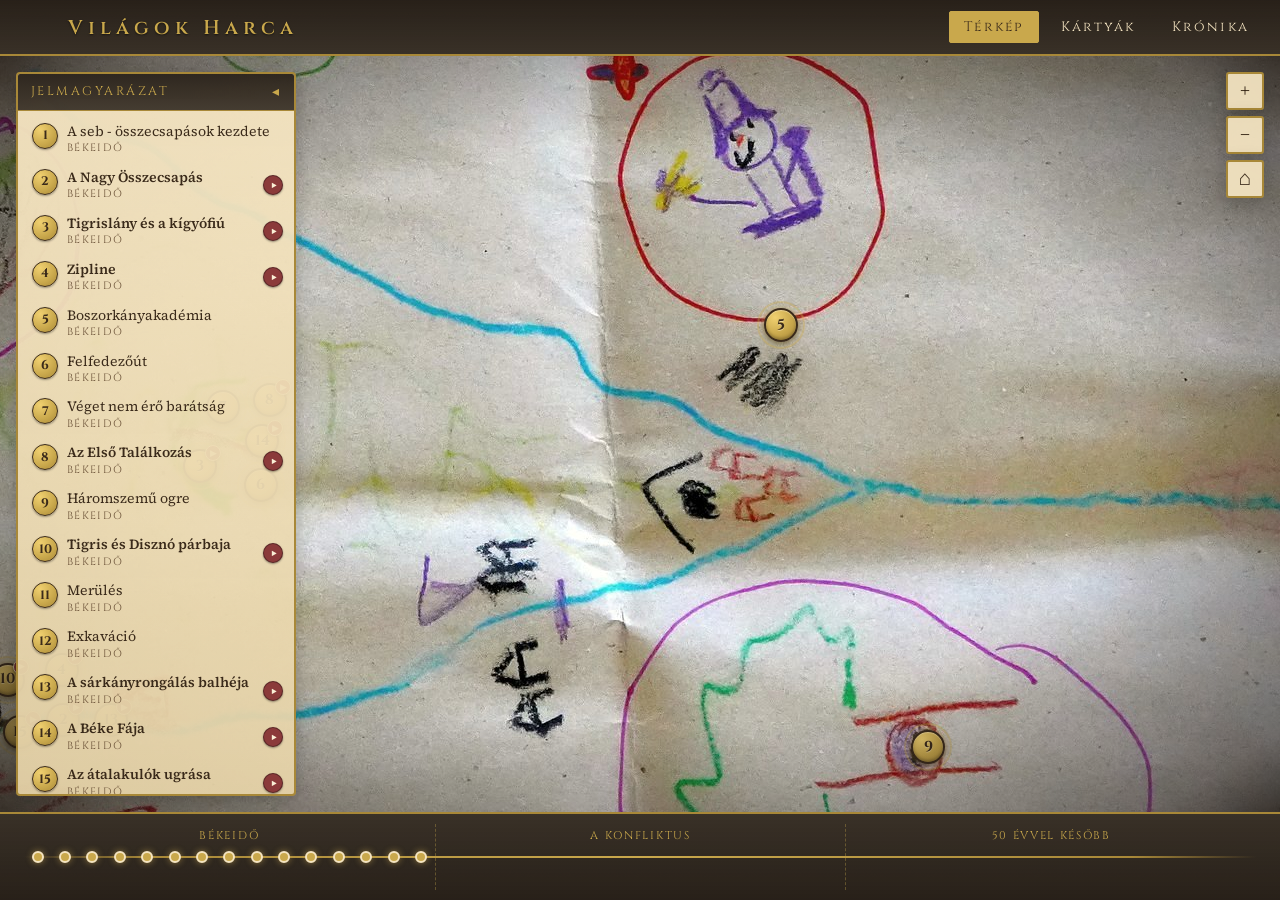
==== index.html @ 25a3fc06 "Replace timeline with 3-era chronology + Krónika view - Timeline.json: 4 old eras → 3 new (Békeidő, " ====
<!DOCTYPE html>
<html lang="hu">
<head>
  <meta charset="UTF-8" />
  <meta name="viewport" content="width=device-width, initial-scale=1.0, maximum-scale=5.0" />
  <meta name="description" content="Világok Harca — interaktív krónika az Aranyelme műhely gyermekei által teremtett világ történelméből." />
  <title>Világok Harca — Krónika</title>
  <link rel="preconnect" href="https://fonts.googleapis.com" />
  <link rel="preconnect" href="https://fonts.gstatic.com" crossorigin />
  <link href="https://fonts.googleapis.com/css2?family=Cinzel:wght@500;600;700&family=Cormorant+Garamond:ital,wght@0,400;0,600;1,400&family=Source+Serif+Pro:ital,wght@0,400;0,600;1,400&display=swap" rel="stylesheet" />
  <link rel="stylesheet" href="css/style.css?v=13" />
  <link rel="stylesheet" href="css/cards.css?v=13" />
</head>
<body class="view-map">
  <header class="topbar">
    <button class="menu-btn" id="menuBtn" aria-label="Menü">
      <span></span><span></span><span></span>
    </button>
    <h1 class="title">Világok Harca</h1>
    <nav class="view-nav" aria-label="Nézetváltó">
      <button class="nav-btn active" data-view="map">Térkép</button>
      <button class="nav-btn" data-view="gallery">Kártyák</button>
      <button class="nav-btn" data-view="chronicle">Krónika</button>
      <button class="nav-btn" id="adminToggle" title="Szerkesztő mód">Szerkesztő</button>
    </nav>
  </header>

  <main id="app">
    <!-- MAP VIEW -->
    <section class="view map-view" id="mapView">
      <div class="map-viewport" id="mapViewport">
        <div class="map-canvas" id="mapCanvas">
          <img class="map-image" id="mapImage" src="assets/map/terkep_lo.jpg" alt="A világ térképe" draggable="false" decoding="async" fetchpriority="high" />
          <div class="hotspots-layer" id="hotspotsLayer" aria-label="Helyszínek"></div>
        </div>
        <div class="map-vignette" aria-hidden="true"></div>
        <div class="hotspot-preview" id="hotspotPreview" hidden aria-hidden="true">
          <div class="hotspot-preview-card">
            <div class="hotspot-preview-img"><img id="hotspotPreviewImg" alt="" /></div>
            <div class="hotspot-preview-meta">
              <span class="hotspot-preview-num" id="hotspotPreviewNum"></span>
              <span class="hotspot-preview-title" id="hotspotPreviewTitle"></span>
              <span class="hotspot-preview-era" id="hotspotPreviewEra"></span>
            </div>
          </div>
        </div>
      </div>

      <!-- LEGEND -->
      <aside class="map-legend" id="mapLegend" aria-label="Jelmagyarázat">
        <button class="legend-toggle" id="legendToggle" aria-expanded="true" aria-controls="legendBody">
          <span class="legend-toggle-label">Jelmagyarázat</span>
          <span class="legend-toggle-chevron" aria-hidden="true">◂</span>
        </button>
        <div class="legend-body" id="legendBody">
          <ol class="legend-list" id="legendList"></ol>
        </div>
      </aside>
      <div class="map-controls" aria-label="Térképvezérlők">
        <button class="map-btn" id="zoomIn" aria-label="Nagyítás">+</button>
        <button class="map-btn" id="zoomOut" aria-label="Kicsinyítés">−</button>
        <button class="map-btn" id="zoomReset" aria-label="Eredeti méret">⌂</button>
      </div>
      <p class="map-hint" id="mapHint">Húzd a térképet, görgess a nagyításhoz. Kattints a pecsétekre.</p>
    </section>

    <!-- GALLERY VIEW -->
    <section class="view gallery-view" id="galleryView" hidden>
      <div class="gallery-filter">
        <label for="eraFilter">Szűrő:</label>
        <select id="eraFilter">
          <option value="all">Minden korszak</option>
        </select>
      </div>
      <div class="gallery-grid" id="galleryGrid"></div>
    </section>

    <!-- CHRONICLE VIEW -->
    <section class="view chronicle-view" id="chronicleView" hidden>
      <div class="chronicle-scroll">
        <div class="chronicle-eras" id="chronicleEras"></div>
      </div>
    </section>
  </main>

  <!-- TIMELINE -->
  <footer class="timeline" id="timeline" aria-label="Idővonal">
    <div class="timeline-track" id="timelineTrack">
      <div class="timeline-line"></div>
      <div class="timeline-nodes" id="timelineNodes"></div>
      <div class="timeline-eras" id="timelineEras"></div>
    </div>
  </footer>

  <!-- CARD MODAL -->
  <div class="modal-backdrop" id="cardModal" hidden>
    <div class="modal-frame" role="dialog" aria-modal="true" aria-labelledby="modalTitle">
      <button class="modal-close" id="modalClose" aria-label="Bezárás">✕</button>
      <div class="card-stage">
        <div class="card" id="cardEl">
          <div class="card-face card-front">
            <img id="cardFrontImg" alt="" />
          </div>
          <div class="card-face card-back">
            <img id="cardBackImg" alt="" />
          </div>
        </div>
        <p class="flip-hint">Kattints a kártyára a fordításhoz</p>
      </div>
      <div class="card-meta">
        <h2 id="modalTitle"></h2>
        <p class="card-era">
          <span class="card-number" id="modalNumber"></span>
          <span class="label">Korszak:</span> <span id="modalEra"></span>
        </p>
        <section class="card-description-section" id="modalDescriptionSection" hidden>
          <h3 class="card-description-title">Leírás</h3>
          <p class="card-description" id="modalDescription"></p>
        </section>
        <section class="card-video-section" id="modalVideoSection" hidden>
          <button class="card-video-btn" id="modalVideoBtn" type="button">
            <span class="card-video-icon" aria-hidden="true">▶</span>
            <span class="card-video-label">Nézd meg a videót</span>
            <span class="card-video-title" id="modalVideoTitle"></span>
          </button>
        </section>
      </div>
      <div class="modal-nav">
        <button class="modal-nav-btn" id="prevCard">◄ Előző</button>
        <button class="modal-nav-btn" id="nextCard">Következő ►</button>
      </div>
    </div>
  </div>

  <!-- VIDEO MODAL -->
  <div class="video-backdrop" id="videoModal" hidden>
    <div class="video-frame" role="dialog" aria-modal="true" aria-labelledby="videoModalTitle">
      <button class="video-close" id="videoClose" aria-label="Bezárás">✕</button>
      <h2 class="video-title" id="videoModalTitle"></h2>
      <p class="video-desc" id="videoModalDesc" hidden></p>
      <div class="video-embed">
        <iframe id="videoIframe"
          src=""
          title="YouTube videó"
          frameborder="0"
          allow="accelerometer; autoplay; clipboard-write; encrypted-media; gyroscope; picture-in-picture; web-share"
          referrerpolicy="strict-origin-when-cross-origin"
          allowfullscreen></iframe>
      </div>
      <p class="video-cards-hint" id="videoCardsHint"></p>
    </div>
  </div>

  <!-- ADMIN PANEL (in-page sidebar editor) -->
  <aside class="admin-panel" id="adminPanel" hidden aria-label="Szerkesztő">
    <h2 class="admin-title">Szerkesztő</h2>
    <p class="admin-hint" id="adminHint">Kattints a térképre új pecsét elhelyezéséhez, vagy egy meglévő pecsétre a szerkesztéshez.</p>
    <div class="admin-coords" id="adminCoords">Pozíció: —</div>
    <div class="admin-field">
      <label for="adminTitle">Cím</label>
      <input type="text" id="adminTitle" placeholder="pl. A Nagy Összecsapás" />
    </div>
    <div class="admin-field">
      <label for="adminEra">Korszak</label>
      <select id="adminEra"></select>
    </div>
    <div class="admin-field">
      <label for="adminChronology">Kronológia (sorrend a korszakon belül)</label>
      <input type="number" id="adminChronology" min="1" step="1" placeholder="pl. 1, 2, 3…" />
    </div>
    <div class="admin-field">
      <label for="adminDesc">Leírás</label>
      <textarea id="adminDesc" placeholder="Rövid leírás a pillanatról..."></textarea>
    </div>
    <div class="admin-field">
      <label for="adminFront">Előlap kép</label>
      <input type="text" id="adminFront" placeholder="assets/cards/mc_Xa.webp" />
    </div>
    <div class="admin-field">
      <label for="adminBack">Hátlap kép</label>
      <input type="text" id="adminBack" placeholder="assets/cards/mc_Xb.webp" />
    </div>
    <hr class="admin-divider" />
    <button class="admin-btn admin-btn-primary" id="adminSave">Mentés</button>
    <button class="admin-btn admin-btn-secondary" id="adminCancel" hidden>Mégsem</button>
    <button class="admin-btn admin-btn-danger" id="adminDelete" hidden>Pecsét törlése</button>
    <hr class="admin-divider" />
    <section class="admin-section" aria-label="GitHub szinkron">
      <h3 class="admin-section-title">Publikálás GitHub-ra</h3>
      <div class="admin-status" id="adminPublishStatus">Add meg a GitHub PAT-et (contents:write jogosultsággal), majd kattints a Publikálás gombra. A token ebben a böngészőben tárolódik.</div>
      <div class="admin-field">
        <label for="adminRepoOwner">Repo tulajdonos</label>
        <input type="text" id="adminRepoOwner" placeholder="aranyelme" />
      </div>
      <div class="admin-field">
        <label for="adminRepoName">Repo név</label>
        <input type="text" id="adminRepoName" placeholder="vilagok-harca" />
      </div>
      <div class="admin-field">
        <label for="adminRepoBranch">Branch</label>
        <input type="text" id="adminRepoBranch" placeholder="main" />
      </div>
      <div class="admin-field">
        <label for="adminToken">GitHub PAT</label>
        <input type="password" id="adminToken" placeholder="ghp_… vagy github_pat_…" autocomplete="off" spellcheck="false" />
      </div>
      <button class="admin-btn admin-btn-primary" id="adminPublish">Mentés és publikálás</button>
      <button class="admin-btn admin-btn-secondary" id="adminForgetToken">Token törlése a böngészőből</button>
    </section>
    <hr class="admin-divider" />
    <button class="admin-btn admin-btn-secondary" id="adminExport">JSON exportálás (letöltés)</button>
    <button class="admin-btn admin-btn-secondary" id="adminLock">Szerkesztő kizárása</button>
  </aside>

  <!-- SIDE DRAWER -->
  <aside class="drawer" id="drawer" hidden aria-label="Menü">
    <button class="drawer-close" id="drawerClose" aria-label="Bezárás">✕</button>
    <h2>Világok Harca</h2>
    <p class="drawer-sub">Az Aranyelme műhely krónikája</p>
    <nav class="drawer-nav">
      <button class="drawer-link" data-view="map">Térkép</button>
      <button class="drawer-link" data-view="gallery">Kártyagyűjtemény</button>
      <button class="drawer-link" data-view="chronicle">Krónika</button>
    </nav>
    <p class="drawer-footer">Richard Fejes &amp; az Aranyelme műhely · 2026</p>
  </aside>

  <script src="js/data-loader.js?v=13"></script>
  <script src="js/map.js?v=13"></script>
  <script src="js/cards.js?v=13"></script>
  <script src="js/legend.js?v=13"></script>
  <script src="js/videos.js?v=13"></script>
  <script src="js/timeline.js?v=13"></script>
  <script src="js/chronicle.js?v=13"></script>
  <script src="js/github-sync.js?v=13"></script>
  <script src="js/admin.js?v=13"></script>
  <script src="js/app.js?v=13"></script>
</body>
</html>
---- css/style.css ----
/* =========================================================
   VILÁGOK HARCA — Core styles
   Fantasy archive aesthetic: parchment, ink, gold
   ========================================================= */

:root {
  --parchment: #f4e4c1;
  --parchment-light: #faf0d6;
  --parchment-dark: #e6d3a8;
  --ink: #3a2a1a;
  --ink-soft: #6b5238;
  --gold: #c9a84c;
  --gold-dim: #a88838;
  --red: #8b3a3a;
  --forest: #2d4a2d;
  --bg-deep: #1f1812;

  --shadow-soft: 0 4px 18px rgba(0, 0, 0, 0.25);
  --shadow-card: 0 10px 30px rgba(0, 0, 0, 0.45);
  --font-title: 'Cinzel', 'Cormorant Garamond', 'Times New Roman', serif;
  --font-body: 'Source Serif Pro', 'Georgia', serif;
  --topbar-h: 56px;
  --timeline-h: 88px;
}

* { box-sizing: border-box; }

html, body {
  margin: 0;
  padding: 0;
  height: 100%;
  background: var(--bg-deep);
  color: var(--ink);
  font-family: var(--font-body);
  -webkit-font-smoothing: antialiased;
  overflow: hidden;
}

body {
  background-color: var(--parchment);
  background-image:
    radial-gradient(ellipse at center, rgba(255, 244, 210, 0.25) 0%, transparent 60%),
    url("data:image/svg+xml;utf8,<svg xmlns='http://www.w3.org/2000/svg' width='400' height='400' viewBox='0 0 400 400'><filter id='n'><feTurbulence type='fractalNoise' baseFrequency='0.85' numOctaves='2' stitchTiles='stitch'/><feColorMatrix values='0 0 0 0 0.22, 0 0 0 0 0.16, 0 0 0 0 0.10, 0 0 0 0.08 0'/></filter><rect width='400' height='400' filter='url(%23n)' opacity='0.6'/></svg>");
  background-blend-mode: multiply;
}

/* =========================================================
   TOPBAR
   ========================================================= */
.topbar {
  position: fixed;
  top: 0;
  left: 0;
  right: 0;
  height: var(--topbar-h);
  display: flex;
  align-items: center;
  padding: 0 1rem;
  background: linear-gradient(to bottom, rgba(31, 24, 18, 0.96), rgba(31, 24, 18, 0.88));
  color: var(--parchment);
  border-bottom: 2px solid var(--gold-dim);
  z-index: 100;
  gap: 1rem;
}

.menu-btn {
  background: transparent;
  border: none;
  cursor: pointer;
  width: 36px;
  height: 36px;
  display: flex;
  flex-direction: column;
  justify-content: center;
  gap: 4px;
  padding: 0;
}
.menu-btn span {
  display: block;
  height: 2px;
  background: var(--gold);
  border-radius: 1px;
}

.title {
  font-family: var(--font-title);
  font-weight: 600;
  font-size: 1.25rem;
  letter-spacing: 0.25em;
  margin: 0;
  color: var(--gold);
  text-shadow: 0 1px 2px rgba(0, 0, 0, 0.6);
  flex: 1;
}

.view-nav {
  display: flex;
  gap: 0.4rem;
}

.nav-btn {
  font-family: var(--font-title);
  background: transparent;
  color: var(--parchment);
  border: 1px solid transparent;
  padding: 0.4rem 0.9rem;
  font-size: 0.85rem;
  letter-spacing: 0.15em;
  cursor: pointer;
  border-radius: 2px;
  transition: all 0.2s ease;
}
.nav-btn:hover:not(:disabled) {
  border-color: var(--gold-dim);
  color: var(--gold);
}
.nav-btn.active {
  background: var(--gold);
  color: var(--ink);
  border-color: var(--gold);
}
.nav-btn:disabled {
  opacity: 0.4;
  cursor: not-allowed;
}
#adminToggle { display: none; }
body.admin-unlocked #adminToggle { display: inline-block; }

/* =========================================================
   MAIN / VIEWS
   ========================================================= */
main {
  position: fixed;
  top: var(--topbar-h);
  bottom: var(--timeline-h);
  left: 0;
  right: 0;
  overflow: hidden;
}

.view { width: 100%; height: 100%; }

/* =========================================================
   MAP VIEW
   ========================================================= */
.map-view { position: relative; }

.map-viewport {
  position: absolute;
  inset: 0;
  overflow: hidden;
  cursor: grab;
  background:
    radial-gradient(ellipse at center, #2a2018 0%, #15100a 100%);
  /* Isolate map rendering so paint/layout don't spill into the rest of the page. */
  contain: strict;
}

.map-viewport.dragging { cursor: grabbing; }

.map-canvas {
  position: absolute;
  top: 50%;
  left: 50%;
  transform-origin: 0 0;
  will-change: transform;
  user-select: none;
  /* Promote to its own compositor layer so pan/zoom is GPU-only. */
  transform: translateZ(0);
  backface-visibility: hidden;
}

.map-image {
  display: block;
  width: 100%;
  height: 100%;
  max-width: none;
  pointer-events: none;
  /* Filter is baked into the image files (terkep_lo/md/hi.jpg) — no CSS filter. */
  /* Lower-cost scaling during transforms. */
  image-rendering: auto;
}

.map-vignette {
  position: absolute;
  inset: 0;
  pointer-events: none;
  background: radial-gradient(
    ellipse at center,
    transparent 55%,
    rgba(31, 24, 18, 0.55) 90%,
    rgba(31, 24, 18, 0.85) 100%
  );
  /* Vignette is a pure overlay; keep it off the map canvas's compositing path. */
  will-change: opacity;
  transition: opacity 0.2s ease;
}

/* Adaptive quality: during pan/zoom drop costly animations to keep 60fps.
   The LOD swapper in map.js also holds back higher-res image upgrades
   until interaction ends. */
.map-viewport.interacting .hotspot::after { animation: none; opacity: 0.25; }
.map-viewport.interacting .map-vignette { opacity: 0.4; }

.hotspots-layer {
  position: absolute;
  top: 0;
  left: 0;
  width: 100%;
  height: 100%;
  pointer-events: none;
}

.hotspot {
  position: absolute;
  width: 34px;
  height: 34px;
  transform: translate(-50%, -50%);
  cursor: pointer;
  pointer-events: auto;
  border: 2px solid var(--ink);
  border-radius: 50%;
  background: radial-gradient(circle at 30% 25%, #f0d070 0%, var(--gold) 55%, var(--gold-dim) 100%);
  padding: 0;
  z-index: 5;
  box-shadow:
    0 0 10px rgba(201, 168, 76, 0.7),
    0 2px 5px rgba(0, 0, 0, 0.5),
    inset 0 1px 1px rgba(255, 240, 200, 0.55),
    inset 0 -2px 3px rgba(0, 0, 0, 0.25);
  transition: transform 0.15s ease, box-shadow 0.15s ease;
}

.hotspot::after {
  content: '';
  position: absolute;
  top: 50%;
  left: 50%;
  transform: translate(-50%, -50%);
  width: 44px;
  height: 44px;
  border-radius: 50%;
  border: 2px solid var(--gold);
  opacity: 0.35;
  animation: hotspotPulse 2.4s ease-in-out infinite;
  z-index: -1;
  pointer-events: none;
}

.hotspot-num {
  font-family: var(--font-title);
  font-weight: 700;
  font-size: 0.9rem;
  letter-spacing: 0;
  color: var(--ink);
  line-height: 1;
  text-shadow: 0 1px 0 rgba(255, 240, 200, 0.55);
  display: block;
  position: relative;
  z-index: 1;
  pointer-events: none;
  user-select: none;
}

.hotspot:hover {
  transform: translate(-50%, -50%) scale(1.15);
  box-shadow:
    0 0 16px rgba(201, 168, 76, 0.95),
    0 4px 8px rgba(0, 0, 0, 0.5),
    inset 0 1px 1px rgba(255, 240, 200, 0.7),
    inset 0 -2px 3px rgba(0, 0, 0, 0.25);
  z-index: 6;
}

.hotspot.active {
  box-shadow:
    0 0 0 3px var(--parchment),
    0 0 18px rgba(201, 168, 76, 0.95),
    0 4px 10px rgba(0, 0, 0, 0.5);
}

.hotspot.legend-highlight {
  transform: translate(-50%, -50%) scale(1.35);
  box-shadow:
    0 0 0 3px var(--parchment),
    0 0 22px rgba(240, 208, 112, 1),
    0 4px 12px rgba(0, 0, 0, 0.55),
    inset 0 1px 1px rgba(255, 240, 200, 0.8),
    inset 0 -2px 3px rgba(0, 0, 0, 0.25);
  z-index: 7;
}
.hotspot.legend-highlight::after {
  opacity: 0.75;
  animation-duration: 1.2s;
}

@keyframes hotspotPulse {
  0%, 100% {
    transform: translate(-50%, -50%) scale(0.7);
    opacity: 0.55;
  }
  50% {
    transform: translate(-50%, -50%) scale(1.35);
    opacity: 0.05;
  }
}

.hotspot.dimmed { opacity: 0.18; pointer-events: none; }

/* Small play-triangle badge on pins whose card has an associated video. */
.hotspot-video-badge {
  position: absolute;
  top: -6px;
  right: -6px;
  width: 16px;
  height: 16px;
  border-radius: 50%;
  background: var(--red);
  color: var(--parchment-light);
  border: 1.5px solid var(--parchment);
  font-size: 0.55rem;
  line-height: 1;
  display: flex;
  align-items: center;
  justify-content: center;
  padding-left: 1px;
  box-shadow: 0 1px 3px rgba(0, 0, 0, 0.5);
  pointer-events: none;
  z-index: 2;
}
.hotspot.has-video:hover .hotspot-video-badge {
  transform: scale(1.1);
  transition: transform 0.15s ease;
}

/* =========================================================
   HOTSPOT HOVER PREVIEW
   ========================================================= */
.hotspot-preview {
  position: absolute;
  z-index: 40;
  pointer-events: none;
  opacity: 0;
  transform: translateY(4px);
  transition: opacity 0.18s ease, transform 0.18s ease;
  filter: drop-shadow(0 10px 18px rgba(0, 0, 0, 0.55));
}
.hotspot-preview:not([hidden]) {
  opacity: 1;
  transform: translateY(0);
}

.hotspot-preview-card {
  width: 220px;
  background: var(--parchment);
  border: 2px solid var(--gold);
  border-radius: 4px;
  padding: 8px 8px 10px;
  font-family: var(--font-body);
  color: var(--ink);
  background-image:
    radial-gradient(ellipse at 20% 15%, rgba(201, 168, 76, 0.15) 0%, transparent 50%),
    radial-gradient(ellipse at 80% 85%, rgba(139, 58, 58, 0.1) 0%, transparent 50%);
}

.hotspot-preview-img {
  width: 100%;
  aspect-ratio: 3 / 5;
  background: var(--parchment-dark);
  border: 1px solid var(--ink-soft);
  overflow: hidden;
  display: flex;
  align-items: center;
  justify-content: center;
}
.hotspot-preview-img img {
  width: 100%;
  height: 100%;
  object-fit: contain;
  display: block;
}

.hotspot-preview-meta {
  padding: 6px 2px 0;
  display: flex;
  flex-direction: column;
  gap: 2px;
  text-align: center;
}
.hotspot-preview-num {
  font-family: var(--font-title);
  font-size: 0.72rem;
  letter-spacing: 0.15em;
  color: var(--gold-dim);
}
.hotspot-preview-num::before { content: '№ '; }
.hotspot-preview-num:empty { display: none; }
.hotspot-preview-title {
  font-family: var(--font-title);
  font-size: 0.88rem;
  letter-spacing: 0.04em;
  color: var(--ink);
  line-height: 1.2;
}
.hotspot-preview-era {
  font-style: italic;
  font-size: 0.78rem;
  color: var(--ink-soft);
}

/* =========================================================
   MAP LEGEND (collapsible)
   ========================================================= */
.map-legend {
  position: absolute;
  left: 16px;
  top: 16px;
  bottom: 16px;
  width: 280px;
  display: flex;
  flex-direction: column;
  z-index: 20;
  font-family: var(--font-body);
  color: var(--ink);
  background: linear-gradient(180deg, rgba(244, 228, 193, 0.96), rgba(230, 211, 168, 0.94));
  border: 2px solid var(--gold-dim);
  border-radius: 4px;
  box-shadow: var(--shadow-soft);
  transition: width 0.25s ease, transform 0.25s ease;
  overflow: hidden;
}

.map-legend.collapsed {
  width: 44px;
}
.map-legend.collapsed .legend-body { display: none; }
.map-legend.collapsed .legend-toggle-label { display: none; }
.map-legend.collapsed .legend-toggle-chevron { transform: rotate(180deg); }

.legend-toggle {
  display: flex;
  align-items: center;
  justify-content: space-between;
  gap: 0.5rem;
  background: linear-gradient(to bottom, rgba(31, 24, 18, 0.92), rgba(31, 24, 18, 0.82));
  color: var(--gold);
  border: none;
  border-bottom: 1px solid var(--gold-dim);
  padding: 0.55rem 0.8rem;
  font-family: var(--font-title);
  font-size: 0.78rem;
  letter-spacing: 0.2em;
  text-transform: uppercase;
  cursor: pointer;
  width: 100%;
}
.legend-toggle:hover { color: #f0d070; }
.legend-toggle-chevron {
  display: inline-block;
  transition: transform 0.2s ease;
  font-size: 0.85rem;
  color: var(--gold);
}

.legend-body {
  flex: 1;
  overflow-y: auto;
  padding: 0.4rem 0.3rem 0.4rem 0.5rem;
}

.legend-list {
  list-style: none;
  margin: 0;
  padding: 0;
  display: flex;
  flex-direction: column;
  gap: 2px;
}

.legend-item {
  display: flex;
  align-items: flex-start;
  gap: 0.55rem;
  padding: 0.35rem 0.4rem;
  border-radius: 3px;
  cursor: pointer;
  transition: background 0.15s ease;
}
.legend-item:hover {
  background: rgba(201, 168, 76, 0.22);
}

.legend-num {
  flex: 0 0 26px;
  height: 26px;
  min-width: 26px;
  border-radius: 50%;
  background: radial-gradient(circle at 30% 25%, #f0d070, var(--gold) 60%, var(--gold-dim));
  border: 1.5px solid var(--ink);
  color: var(--ink);
  font-family: var(--font-title);
  font-weight: 700;
  font-size: 0.78rem;
  display: flex;
  align-items: center;
  justify-content: center;
  box-shadow: 0 1px 2px rgba(0, 0, 0, 0.35);
}

.legend-text {
  display: flex;
  flex-direction: column;
  line-height: 1.25;
  min-width: 0;
}
.legend-title {
  font-family: var(--font-body);
  font-size: 0.88rem;
  color: var(--ink);
  overflow-wrap: break-word;
}
.legend-era {
  font-family: var(--font-title);
  font-size: 0.66rem;
  letter-spacing: 0.12em;
  text-transform: uppercase;
  color: var(--ink-soft);
  margin-top: 2px;
}

.legend-video-badge {
  flex: 0 0 auto;
  align-self: center;
  margin-left: auto;
  width: 20px;
  height: 20px;
  border-radius: 50%;
  background: var(--red);
  color: var(--parchment-light);
  font-size: 0.62rem;
  line-height: 1;
  display: flex;
  align-items: center;
  justify-content: center;
  padding-left: 1.5px;
  border: 1px solid rgba(0, 0, 0, 0.35);
  box-shadow: 0 1px 2px rgba(0, 0, 0, 0.4);
}
.legend-item.has-video .legend-title {
  font-weight: 600;
}

body.admin-active .map-legend { display: none; }

@media (max-width: 720px) {
  .map-legend { width: 240px; left: 10px; top: 10px; bottom: 10px; }
  .map-legend.collapsed { width: 42px; }
}
@media (max-width: 520px) {
  .map-legend { width: 220px; }
}

.map-controls {
  position: absolute;
  right: 16px;
  top: 16px;
  display: flex;
  flex-direction: column;
  gap: 6px;
  z-index: 10;
}

.map-btn {
  width: 38px;
  height: 38px;
  font-family: var(--font-title);
  font-size: 1.3rem;
  background: rgba(244, 228, 193, 0.94);
  color: var(--ink);
  border: 2px solid var(--gold-dim);
  border-radius: 3px;
  cursor: pointer;
  box-shadow: var(--shadow-soft);
  transition: background 0.15s;
}
.map-btn:hover { background: var(--gold); }

.map-hint {
  position: absolute;
  bottom: 10px;
  left: 50%;
  transform: translateX(-50%);
  font-family: var(--font-body);
  font-style: italic;
  font-size: 0.82rem;
  color: var(--parchment);
  background: rgba(31, 24, 18, 0.65);
  padding: 0.4rem 0.9rem;
  border-radius: 20px;
  pointer-events: none;
  opacity: 0.85;
  animation: hintFade 6s ease-out forwards;
}
@keyframes hintFade {
  0%, 70% { opacity: 0.85; }
  100% { opacity: 0; }
}

/* =========================================================
   GALLERY VIEW
   ========================================================= */
.gallery-view {
  overflow-y: auto;
  padding: 2rem 1.5rem 3rem;
}

.gallery-filter {
  display: flex;
  align-items: center;
  gap: 0.8rem;
  max-width: 1200px;
  margin: 0 auto 2rem;
  font-family: var(--font-title);
  letter-spacing: 0.1em;
  color: var(--ink);
}

.gallery-filter select {
  font-family: var(--font-body);
  background: var(--parchment-light);
  border: 1px solid var(--ink-soft);
  padding: 0.4rem 0.7rem;
  color: var(--ink);
  border-radius: 3px;
  font-size: 1rem;
}

.gallery-grid {
  display: grid;
  grid-template-columns: repeat(auto-fill, minmax(200px, 1fr));
  gap: 1.6rem;
  max-width: 1200px;
  margin: 0 auto;
}

.gallery-card {
  position: relative;
  aspect-ratio: 3 / 5;
  background: var(--parchment-light);
  border: 1px solid var(--ink-soft);
  box-shadow: var(--shadow-soft);
  cursor: pointer;
  overflow: hidden;
  transition: transform 0.25s ease, box-shadow 0.25s ease;
}
.gallery-card:hover {
  transform: translateY(-4px) rotate(-0.4deg);
  box-shadow: 0 12px 28px rgba(0, 0, 0, 0.35);
}
.gallery-card img {
  width: 100%;
  height: 100%;
  object-fit: contain;
  background: var(--parchment-dark);
  display: block;
}
.gallery-card .gc-label {
  position: absolute;
  left: 0;
  right: 0;
  bottom: 0;
  padding: 0.6rem 0.8rem;
  background: linear-gradient(to top, rgba(31, 24, 18, 0.9), transparent);
  color: var(--parchment);
  font-family: var(--font-title);
  font-size: 0.82rem;
  letter-spacing: 0.05em;
}
.gallery-card.placeholder {
  display: flex;
  align-items: center;
  justify-content: center;
  color: var(--ink-soft);
  font-style: italic;
  font-size: 0.85rem;
  text-align: center;
  padding: 1rem;
}

.gallery-video-badge {
  position: absolute;
  top: 8px;
  right: 8px;
  width: 28px;
  height: 28px;
  border-radius: 50%;
  background: var(--red);
  color: var(--parchment-light);
  font-size: 0.78rem;
  line-height: 1;
  display: flex;
  align-items: center;
  justify-content: center;
  padding-left: 2px;
  border: 1.5px solid var(--parchment);
  box-shadow: 0 2px 6px rgba(0, 0, 0, 0.45);
  pointer-events: none;
}

/* =========================================================
   TIMELINE
   ========================================================= */
.timeline {
  position: fixed;
  bottom: 0;
  left: 0;
  right: 0;
  height: var(--timeline-h);
  background: linear-gradient(to top, rgba(31, 24, 18, 0.96), rgba(31, 24, 18, 0.88));
  border-top: 2px solid var(--gold-dim);
  padding: 0.6rem 1.5rem;
  z-index: 50;
}

.timeline-track {
  position: relative;
  width: 100%;
  height: 100%;
}

.timeline-line {
  position: absolute;
  top: 50%;
  left: 0;
  right: 0;
  height: 2px;
  background: linear-gradient(
    to right,
    transparent,
    var(--gold-dim) 10%,
    var(--gold) 50%,
    var(--gold-dim) 90%,
    transparent
  );
  transform: translateY(-50%);
}

.timeline-nodes {
  position: absolute;
  top: 0;
  left: 0;
  right: 0;
  bottom: 0;
  pointer-events: none;
}

.timeline-node {
  position: absolute;
  top: 50%;
  width: 12px;
  height: 12px;
  border-radius: 50%;
  background: var(--gold);
  border: 2px solid var(--parchment);
  transform: translate(-50%, -50%);
  cursor: pointer;
  pointer-events: auto;
  box-shadow: 0 0 6px rgba(201, 168, 76, 0.6);
  transition: transform 0.15s;
}
.timeline-node:hover { transform: translate(-50%, -50%) scale(1.4); }

.timeline-eras {
  position: absolute;
  top: 0;
  left: 0;
  right: 0;
  bottom: 0;
}

.timeline-era {
  position: absolute;
  top: 0;
  bottom: 0;
  display: flex;
  align-items: flex-start;
  justify-content: center;
  padding-top: 4px;
  border-left: 1px dashed rgba(201, 168, 76, 0.35);
  cursor: pointer;
  transition: background 0.2s;
}
.timeline-era:first-child { border-left: none; }
.timeline-era:hover { background: rgba(201, 168, 76, 0.1); }
.timeline-era.active { background: rgba(201, 168, 76, 0.18); }
.timeline-era-label {
  font-family: var(--font-title);
  font-size: 0.7rem;
  letter-spacing: 0.15em;
  color: var(--gold);
  text-transform: uppercase;
  white-space: nowrap;
  overflow: hidden;
  text-overflow: ellipsis;
  max-width: 95%;
  text-align: center;
}
.timeline-era.active .timeline-era-label { color: var(--parchment); font-weight: 700; }

.timeline-reset {
  position: absolute;
  right: 8px;
  top: 4px;
  background: transparent;
  border: 1px solid var(--gold-dim);
  color: var(--gold);
  font-family: var(--font-title);
  font-size: 0.7rem;
  letter-spacing: 0.1em;
  padding: 0.2rem 0.5rem;
  border-radius: 2px;
  cursor: pointer;
}
.timeline-reset:hover { background: var(--gold); color: var(--ink); }

/* =========================================================
   DRAWER
   ========================================================= */
.drawer {
  position: fixed;
  top: 0;
  left: 0;
  bottom: 0;
  width: 300px;
  background: var(--parchment);
  box-shadow: 4px 0 24px rgba(0, 0, 0, 0.4);
  padding: 1.5rem;
  z-index: 200;
  transform: translateX(-100%);
  transition: transform 0.25s ease;
  border-right: 4px solid var(--gold);
}
.drawer:not([hidden]) { transform: translateX(0); }
.drawer h2 {
  font-family: var(--font-title);
  color: var(--ink);
  letter-spacing: 0.2em;
  margin: 2rem 0 0.2rem;
}
.drawer-sub {
  font-style: italic;
  color: var(--ink-soft);
  margin: 0 0 1.5rem;
}
.drawer-close {
  position: absolute;
  top: 10px;
  right: 12px;
  background: transparent;
  border: none;
  font-size: 1.4rem;
  cursor: pointer;
  color: var(--ink);
}
.drawer-nav { display: flex; flex-direction: column; gap: 0.4rem; }
.drawer-link {
  font-family: var(--font-title);
  background: transparent;
  border: 1px solid var(--ink-soft);
  padding: 0.6rem 0.8rem;
  text-align: left;
  color: var(--ink);
  letter-spacing: 0.1em;
  cursor: pointer;
}
.drawer-link:hover { background: var(--gold); border-color: var(--gold); }
.drawer-footer {
  position: absolute;
  bottom: 1rem;
  left: 1.5rem;
  right: 1.5rem;
  font-style: italic;
  font-size: 0.78rem;
  color: var(--ink-soft);
  margin: 0;
}

/* =========================================================
   ADMIN PANEL (in-page sidebar editor)
   ========================================================= */
.admin-panel {
  position: fixed;
  top: var(--topbar-h);
  right: 0;
  width: 380px;
  bottom: var(--timeline-h);
  background: linear-gradient(180deg, rgba(31, 24, 18, 0.97), rgba(31, 24, 18, 0.92));
  border-left: 2px solid var(--gold-dim);
  padding: 1.2rem 1.3rem;
  overflow-y: auto;
  color: var(--parchment);
  z-index: 90;
  box-shadow: -6px 0 20px rgba(0, 0, 0, 0.35);
}

body.admin-active main { right: 380px; }

.admin-title {
  font-family: var(--font-title);
  color: var(--gold);
  letter-spacing: 0.2em;
  text-transform: uppercase;
  font-size: 1rem;
  margin: 0 0 0.5rem;
  padding-bottom: 0.4rem;
  border-bottom: 1px solid var(--gold-dim);
}

.admin-hint {
  font-style: italic;
  color: var(--parchment-dark);
  font-size: 0.85rem;
  line-height: 1.4;
  margin: 0 0 1rem;
}

.admin-coords {
  background: rgba(201, 168, 76, 0.12);
  border: 1px solid var(--gold-dim);
  color: var(--gold);
  font-family: 'Courier New', monospace;
  font-size: 0.8rem;
  padding: 0.45rem 0.6rem;
  border-radius: 3px;
  margin-bottom: 1rem;
}

.admin-field {
  display: flex;
  flex-direction: column;
  margin-bottom: 0.8rem;
}
.admin-field label {
  font-family: var(--font-title);
  text-transform: uppercase;
  color: var(--gold-dim);
  font-size: 0.72rem;
  letter-spacing: 0.12em;
  margin-bottom: 0.3rem;
}
.admin-field input,
.admin-field select,
.admin-field textarea {
  font-family: var(--font-body);
  background: rgba(244, 228, 193, 0.08);
  border: 1px solid var(--gold-dim);
  color: var(--parchment);
  font-size: 0.9rem;
  padding: 0.45rem 0.6rem;
  border-radius: 3px;
}
.admin-field input:focus,
.admin-field select:focus,
.admin-field textarea:focus {
  outline: none;
  border-color: var(--gold);
  box-shadow: 0 0 6px rgba(201, 168, 76, 0.3);
}
.admin-field textarea {
  min-height: 70px;
  resize: vertical;
}
.admin-field select option {
  background: var(--bg-deep);
  color: var(--parchment);
}

.admin-divider {
  border: none;
  border-top: 1px solid rgba(201, 168, 76, 0.25);
  margin: 1rem 0 0.8rem;
}

.admin-btn {
  font-family: var(--font-title);
  font-size: 0.78rem;
  letter-spacing: 0.1em;
  text-transform: uppercase;
  padding: 0.55rem 0.9rem;
  cursor: pointer;
  border-radius: 3px;
  width: 100%;
  margin-bottom: 0.4rem;
  transition: background 0.2s, color 0.2s;
}
.admin-btn-primary {
  background: var(--gold-dim);
  color: var(--ink);
  border: 1px solid var(--gold);
}
.admin-btn-primary:hover { background: var(--gold); }
.admin-btn-secondary {
  background: transparent;
  border: 1px solid var(--gold-dim);
  color: var(--parchment-dark);
}
.admin-btn-secondary:hover {
  background: rgba(201, 168, 76, 0.12);
  color: var(--gold);
}
.admin-btn-danger {
  background: transparent;
  border: 1px solid var(--red);
  color: #d97878;
}
.admin-btn-danger:hover {
  background: var(--red);
  color: var(--parchment);
}

/* Red ghost pin shown while a card is being placed or moved. */
.admin-new-pin {
  position: absolute;
  width: 20px;
  height: 20px;
  transform: translate(-50%, -50%);
  border-radius: 50%;
  background: radial-gradient(circle at 30% 30%, #e05555, #8b3a3a);
  border: 2px solid var(--parchment);
  box-shadow: 0 0 10px rgba(224, 85, 85, 0.75);
  pointer-events: none;
  animation: adminPinPulse 1.4s ease-in-out infinite;
  z-index: 6;
}
@keyframes adminPinPulse {
  0%, 100% { box-shadow: 0 0 10px rgba(224, 85, 85, 0.6); }
  50%      { box-shadow: 0 0 18px rgba(224, 85, 85, 0.95); }
}

body.admin-active .map-viewport { cursor: crosshair; }
body.admin-active .map-viewport.dragging { cursor: grabbing; }
body.admin-active .hotspot { cursor: grab; touch-action: none; }
body.admin-active .hotspot.dragging { cursor: grabbing; }

/* Settings block inside the admin panel (GitHub sync config). */
.admin-section {
  margin-top: 0.6rem;
}
.admin-section-title {
  font-family: var(--font-title);
  text-transform: uppercase;
  color: var(--gold);
  letter-spacing: 0.15em;
  font-size: 0.72rem;
  margin: 0 0 0.5rem;
}
.admin-status {
  font-size: 0.8rem;
  line-height: 1.4;
  padding: 0.5rem 0.6rem;
  border-radius: 3px;
  background: rgba(244, 228, 193, 0.06);
  border: 1px solid rgba(201, 168, 76, 0.2);
  color: var(--parchment-dark);
  margin-bottom: 0.6rem;
  white-space: pre-wrap;
  word-break: break-word;
}
.admin-status.is-ok    { border-color: rgba(120, 180, 100, 0.5); color: #bfe0a8; }
.admin-status.is-error { border-color: rgba(224, 85, 85, 0.6);   color: #e9a9a9; }
.admin-status.is-busy  { border-color: var(--gold-dim); color: var(--gold); }

/* =========================================================
   CHRONICLE VIEW
   ========================================================= */
.chronicle-view {
  overflow-y: auto;
  background:
    radial-gradient(ellipse at top, rgba(255, 244, 210, 0.16) 0%, transparent 60%),
    var(--bg-deep);
  color: var(--parchment);
}

.chronicle-scroll {
  max-width: 920px;
  margin: 0 auto;
  padding: 2rem 1.4rem 4rem;
}

.chronicle-eras {
  display: flex;
  flex-direction: column;
  gap: 2.4rem;
}

.chronicle-era {
  --era-color: var(--gold);
  position: relative;
  padding-left: 1.6rem;
  border-left: 3px solid var(--era-color);
}

.chronicle-era-header {
  margin-bottom: 1rem;
}

.chronicle-era-title {
  font-family: var(--font-title);
  font-size: 1.4rem;
  letter-spacing: 0.22em;
  text-transform: uppercase;
  color: var(--era-color);
  margin: 0;
  text-shadow: 0 1px 2px rgba(0, 0, 0, 0.5);
}

.chronicle-era-empty {
  font-style: italic;
  color: var(--parchment-dark);
  opacity: 0.7;
  margin: 0;
}

.chronicle-list {
  list-style: none;
  margin: 0;
  padding: 0;
  display: flex;
  flex-direction: column;
  gap: 0.9rem;
}

.chronicle-item {
  display: flex;
  align-items: stretch;
  gap: 0.9rem;
  padding: 0.7rem 0.9rem;
  background: rgba(244, 228, 193, 0.06);
  border: 1px solid rgba(201, 168, 76, 0.25);
  border-radius: 4px;
  cursor: pointer;
  transition: background 0.15s ease, border-color 0.15s ease, transform 0.15s ease;
}
.chronicle-item:hover,
.chronicle-item:focus {
  background: rgba(201, 168, 76, 0.12);
  border-color: var(--gold);
  outline: none;
  transform: translateX(2px);
}

.chronicle-marker {
  flex: 0 0 38px;
  height: 38px;
  border-radius: 50%;
  background: radial-gradient(circle at 30% 25%, #f0d070, var(--gold) 60%, var(--gold-dim));
  color: var(--ink);
  font-family: var(--font-title);
  font-weight: 700;
  font-size: 0.95rem;
  display: flex;
  align-items: center;
  justify-content: center;
  border: 1.5px solid var(--ink);
  align-self: center;
}

.chronicle-body {
  display: flex;
  align-items: center;
  gap: 0.9rem;
  flex: 1;
  min-width: 0;
}

.chronicle-thumb {
  flex: 0 0 72px;
  width: 72px;
  height: 72px;
  object-fit: cover;
  border-radius: 3px;
  border: 1px solid var(--gold-dim);
}

.chronicle-meta {
  display: flex;
  flex-direction: column;
  gap: 0.25rem;
  min-width: 0;
}

.chronicle-item-title {
  font-family: var(--font-title);
  font-size: 0.95rem;
  letter-spacing: 0.08em;
  color: var(--parchment);
  margin: 0;
}

.chronicle-item-desc {
  font-size: 0.85rem;
  color: var(--parchment-dark);
  margin: 0;
  display: -webkit-box;
  -webkit-line-clamp: 2;
  -webkit-box-orient: vertical;
  overflow: hidden;
}

.chronicle-empty {
  font-style: italic;
  color: var(--parchment-dark);
  text-align: center;
  margin: 3rem 0;
}

/* Hide bottom timeline when on chronicle view (still visible elsewhere). */
body.view-chronicle .timeline { display: none; }
body.view-chronicle main { bottom: 0; }

/* =========================================================
   RESPONSIVE
   ========================================================= */
@media (max-width: 600px) {
  .title { font-size: 1rem; letter-spacing: 0.15em; }
  .nav-btn { padding: 0.3rem 0.6rem; font-size: 0.72rem; letter-spacing: 0.1em; }
  .timeline { padding: 0.4rem 0.8rem; height: 72px; }
  :root { --timeline-h: 72px; }
  .timeline-era-label { font-size: 0.6rem; letter-spacing: 0.08em; }
  .gallery-grid { grid-template-columns: repeat(auto-fill, minmax(140px, 1fr)); gap: 1rem; }
  .chronicle-scroll { padding: 1.2rem 0.8rem 3rem; }
  .chronicle-era-title { font-size: 1.05rem; letter-spacing: 0.16em; }
  .chronicle-thumb { flex-basis: 56px; width: 56px; height: 56px; }
  .chronicle-marker { flex-basis: 32px; height: 32px; font-size: 0.85rem; }
}

@media (max-width: 720px) {
  .admin-panel { width: min(320px, 80vw); }
  body.admin-active main { right: min(320px, 80vw); }
}
---- css/cards.css ----
/* =========================================================
   CARD MODAL & FLIP
   ========================================================= */

.modal-backdrop {
  position: fixed;
  inset: 0;
  /* Opaque-ish dim; no backdrop-filter so the 3D card flip stays GPU-only
     and doesn't re-rasterize the blurred viewport every frame. */
  background: rgba(15, 10, 6, 0.92);
  z-index: 300;
  align-items: center;
  justify-content: center;
  padding: 2rem 1rem;
  animation: fadeIn 0.25s ease;
  display: none;
  contain: layout paint;
}
.modal-backdrop.is-open { display: flex; }
@keyframes fadeIn {
  from { opacity: 0; }
  to { opacity: 1; }
}

.modal-frame {
  position: relative;
  max-width: 900px;
  width: 100%;
  max-height: 100%;
  display: flex;
  flex-direction: column;
  gap: 1rem;
  background: var(--parchment);
  border: 3px double var(--gold);
  box-shadow:
    0 0 0 1px rgba(0, 0, 0, 0.4),
    0 20px 60px rgba(0, 0, 0, 0.6);
  padding: 1.8rem 1.8rem 1.4rem;
  overflow-y: auto;
  background-image:
    radial-gradient(ellipse at 20% 15%, rgba(201, 168, 76, 0.15) 0%, transparent 40%),
    radial-gradient(ellipse at 80% 85%, rgba(139, 58, 58, 0.1) 0%, transparent 45%);
  background-color: var(--parchment);
}

.modal-close {
  position: absolute;
  top: 8px;
  right: 12px;
  background: transparent;
  border: none;
  font-size: 1.4rem;
  color: var(--ink);
  cursor: pointer;
  font-family: var(--font-title);
  width: 34px;
  height: 34px;
}
.modal-close:hover { color: var(--red); }

.card-stage {
  display: flex;
  flex-direction: column;
  align-items: center;
  gap: 0.4rem;
  perspective: 1600px;
}

.card {
  position: relative;
  width: min(320px, 70vw);
  aspect-ratio: 3 / 5;
  transform-style: preserve-3d;
  transition: transform 0.55s cubic-bezier(0.25, 0.9, 0.3, 1.05);
  cursor: pointer;
  /* Promote to its own GPU layer so the flip stays compositor-only. */
  will-change: transform;
  transform: translateZ(0);
}

.card.flipped { transform: rotateY(180deg) translateZ(0); }

.card-face {
  position: absolute;
  inset: 0;
  backface-visibility: hidden;
  -webkit-backface-visibility: hidden;
  background: var(--parchment-dark);
  border: 1px solid var(--ink-soft);
  box-shadow: var(--shadow-card);
  border-radius: 4px;
  overflow: hidden;
  display: flex;
  align-items: center;
  justify-content: center;
}

.card-face img {
  width: 100%;
  height: 100%;
  object-fit: contain;
  background: var(--parchment-dark);
  display: block;
  user-select: none;
  -webkit-user-drag: none;
}

/* Decorative vignette overlay removed — it forced both card faces to
   repaint every frame during the flip. Subtle inner shadow baked into
   the face's own box-shadow below keeps a hint of depth. */

.card-front { transform: rotateY(0deg); }
.card-back { transform: rotateY(180deg); }

.card-face.missing {
  font-family: var(--font-title);
  letter-spacing: 0.1em;
  color: var(--ink-soft);
  font-style: italic;
  background:
    repeating-linear-gradient(
      45deg,
      var(--parchment-light) 0,
      var(--parchment-light) 10px,
      var(--parchment-dark) 10px,
      var(--parchment-dark) 20px
    );
  text-align: center;
  padding: 1rem;
}

.flip-hint {
  font-family: var(--font-body);
  font-style: italic;
  font-size: 0.8rem;
  color: var(--ink-soft);
  margin: 0.3rem 0 0;
}

.card-meta {
  text-align: center;
  padding: 0.6rem 0.5rem 0.2rem;
}
.card-meta h2 {
  font-family: var(--font-title);
  font-size: 1.4rem;
  letter-spacing: 0.08em;
  color: var(--ink);
  margin: 0 0 0.3rem;
}
.card-era {
  font-family: var(--font-body);
  font-style: italic;
  color: var(--ink-soft);
  margin: 0 0 0.5rem;
  font-size: 0.95rem;
}
.card-era .label {
  font-family: var(--font-title);
  font-style: normal;
  letter-spacing: 0.1em;
  font-size: 0.78rem;
  text-transform: uppercase;
  color: var(--gold-dim);
  margin-right: 0.4rem;
}
.card-number {
  display: inline-block;
  font-family: var(--font-title);
  font-size: 0.78rem;
  letter-spacing: 0.12em;
  color: var(--ink);
  background: var(--gold);
  border: 1px solid var(--gold-dim);
  padding: 0.1rem 0.55rem;
  border-radius: 999px;
  margin-right: 0.6rem;
  vertical-align: middle;
}
.card-number[hidden] { display: none; }

.card-description-section {
  max-width: 620px;
  margin: 0.6rem auto 0;
  padding: 0.8rem 1rem 0.9rem;
  background: rgba(244, 228, 193, 0.55);
  border-top: 1px solid var(--gold-dim);
  border-bottom: 1px solid var(--gold-dim);
  text-align: left;
}
.card-description-section[hidden] { display: none; }

.card-description-title {
  font-family: var(--font-title);
  font-size: 0.78rem;
  letter-spacing: 0.2em;
  text-transform: uppercase;
  color: var(--gold-dim);
  margin: 0 0 0.4rem;
  text-align: center;
  border-bottom: 1px dashed rgba(201, 168, 76, 0.5);
  padding-bottom: 0.3rem;
}

.card-description {
  font-size: 0.98rem;
  color: var(--ink);
  margin: 0;
  line-height: 1.55;
  white-space: pre-wrap;
}

.modal-nav {
  display: flex;
  justify-content: space-between;
  gap: 0.5rem;
  padding-top: 0.4rem;
  border-top: 1px dashed var(--ink-soft);
}

.modal-nav-btn {
  font-family: var(--font-title);
  background: transparent;
  color: var(--ink);
  border: 1px solid var(--ink-soft);
  padding: 0.5rem 1.2rem;
  letter-spacing: 0.1em;
  cursor: pointer;
  border-radius: 2px;
  font-size: 0.85rem;
  transition: all 0.18s;
}
.modal-nav-btn:hover:not(:disabled) {
  background: var(--gold);
  border-color: var(--gold);
}
.modal-nav-btn:disabled { opacity: 0.35; cursor: not-allowed; }

/* Tilt disabled — the 0.15s transition used to fight the 0.55s flip
   transition and caused visible jank. If tilt is reintroduced, do it
   only when the card is NOT mid-flip. */

/* =========================================================
   VIDEO CTA INSIDE CARD MODAL
   ========================================================= */
.card-video-section {
  max-width: 620px;
  margin: 0.8rem auto 0;
  text-align: center;
}
.card-video-section[hidden] { display: none; }

.card-video-btn {
  display: inline-flex;
  align-items: center;
  gap: 0.65rem;
  padding: 0.65rem 1.1rem;
  background: linear-gradient(180deg, var(--gold) 0%, var(--gold-dim) 100%);
  color: var(--ink);
  border: 1.5px solid var(--ink);
  border-radius: 3px;
  font-family: var(--font-title);
  font-size: 0.88rem;
  letter-spacing: 0.12em;
  text-transform: uppercase;
  cursor: pointer;
  box-shadow:
    0 2px 6px rgba(0, 0, 0, 0.35),
    inset 0 1px 0 rgba(255, 240, 200, 0.55);
  transition: transform 0.15s ease, box-shadow 0.15s ease, filter 0.15s ease;
}
.card-video-btn:hover {
  transform: translateY(-1px);
  filter: brightness(1.07);
  box-shadow:
    0 4px 12px rgba(0, 0, 0, 0.45),
    inset 0 1px 0 rgba(255, 240, 200, 0.7);
}
.card-video-btn:active { transform: translateY(0); }

.card-video-icon {
  display: inline-flex;
  align-items: center;
  justify-content: center;
  width: 22px;
  height: 22px;
  border-radius: 50%;
  background: var(--red);
  color: var(--parchment-light);
  font-size: 0.7rem;
  padding-left: 2px;
  box-shadow: 0 1px 2px rgba(0, 0, 0, 0.4);
}

.card-video-label { font-weight: 600; }

.card-video-title {
  font-family: var(--font-body);
  font-style: italic;
  text-transform: none;
  letter-spacing: 0;
  font-size: 0.82rem;
  color: var(--ink-soft);
  border-left: 1px solid rgba(58, 42, 26, 0.35);
  padding-left: 0.65rem;
  margin-left: 0.1rem;
}
.card-video-title:empty { display: none; }

/* =========================================================
   VIDEO MODAL (YouTube embed)
   ========================================================= */
.video-backdrop {
  position: fixed;
  inset: 0;
  background: rgba(10, 7, 4, 0.94);
  z-index: 400;
  align-items: center;
  justify-content: center;
  padding: 2rem 1rem;
  animation: fadeIn 0.25s ease;
  display: none;
}
.video-backdrop.is-open { display: flex; }

.video-frame {
  position: relative;
  width: 100%;
  max-width: 960px;
  background: var(--parchment);
  border: 3px double var(--gold);
  box-shadow:
    0 0 0 1px rgba(0, 0, 0, 0.4),
    0 20px 60px rgba(0, 0, 0, 0.65);
  padding: 1.4rem 1.4rem 1.1rem;
  display: flex;
  flex-direction: column;
  gap: 0.7rem;
  max-height: 100%;
  overflow-y: auto;
}

.video-close {
  position: absolute;
  top: 8px;
  right: 12px;
  background: transparent;
  border: none;
  font-size: 1.4rem;
  color: var(--ink);
  cursor: pointer;
  font-family: var(--font-title);
  width: 34px;
  height: 34px;
}
.video-close:hover { color: var(--red); }

.video-title {
  font-family: var(--font-title);
  font-size: 1.25rem;
  letter-spacing: 0.08em;
  color: var(--ink);
  margin: 0.2rem 2rem 0 0.1rem;
}

.video-desc {
  font-family: var(--font-body);
  font-style: italic;
  color: var(--ink-soft);
  margin: 0 0 0.2rem;
  font-size: 0.95rem;
}
.video-desc[hidden] { display: none; }

.video-embed {
  position: relative;
  width: 100%;
  aspect-ratio: 16 / 9;
  background: #000;
  border: 1px solid var(--gold-dim);
  box-shadow: 0 6px 18px rgba(0, 0, 0, 0.45);
}
.video-embed iframe {
  position: absolute;
  inset: 0;
  width: 100%;
  height: 100%;
  border: 0;
  display: block;
}

.video-cards-hint {
  font-family: var(--font-body);
  font-size: 0.82rem;
  color: var(--ink-soft);
  margin: 0.2rem 0 0;
  text-align: center;
  font-style: italic;
}
.video-cards-hint[hidden] { display: none; }

@media (max-width: 720px) {
  .video-frame { padding: 1rem 0.9rem 0.8rem; }
  .video-title { font-size: 1.05rem; }
}
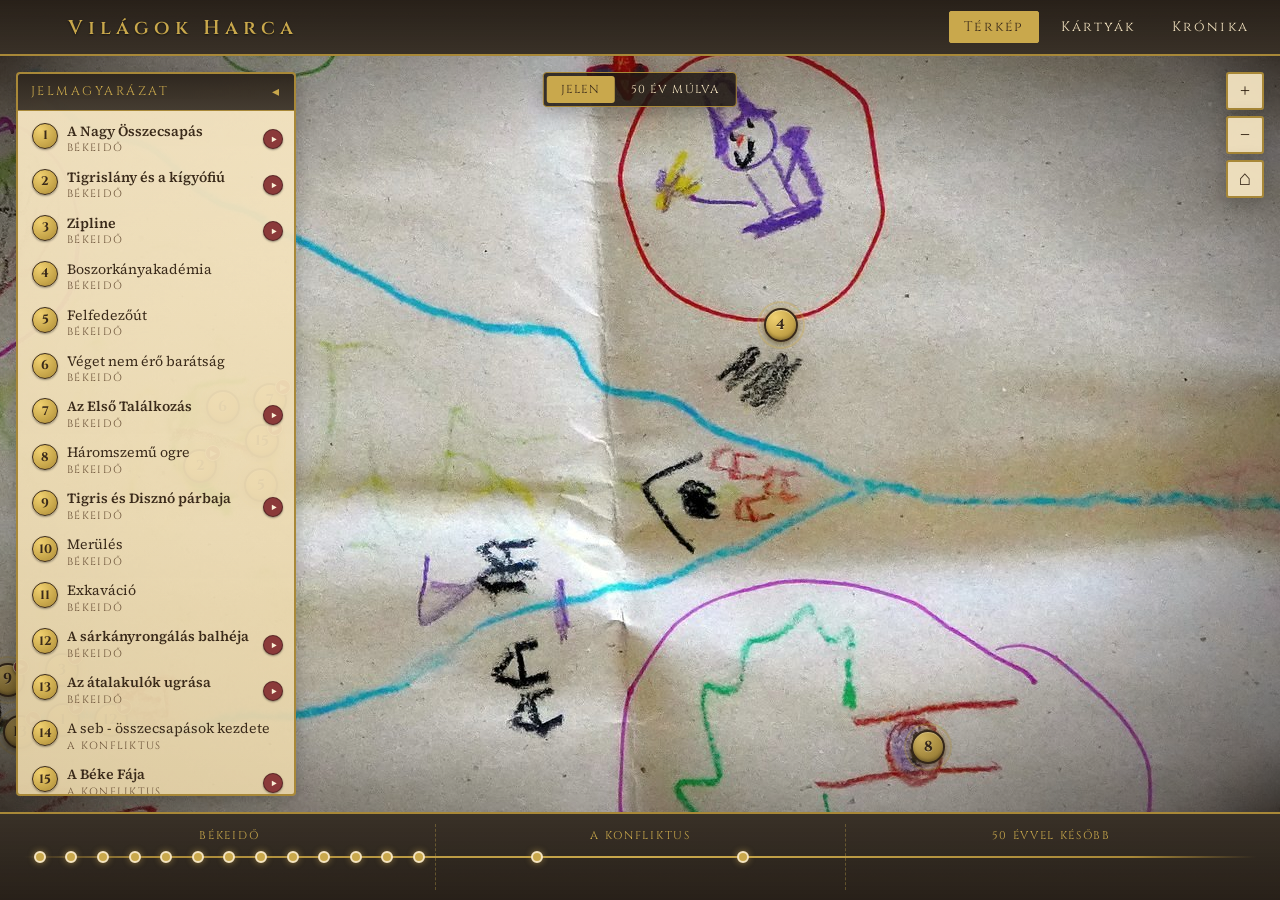
==== commit dba730a4: "Add map variant toggle for present vs. 50-years-later era - Two-button switch above the map flips be" ====
--- a/index.html
+++ b/index.html
@@ -8,8 +8,8 @@
   <link rel="preconnect" href="https://fonts.googleapis.com" />
   <link rel="preconnect" href="https://fonts.gstatic.com" crossorigin />
   <link href="https://fonts.googleapis.com/css2?family=Cinzel:wght@500;600;700&family=Cormorant+Garamond:ital,wght@0,400;0,600;1,400&family=Source+Serif+Pro:ital,wght@0,400;0,600;1,400&display=swap" rel="stylesheet" />
-  <link rel="stylesheet" href="css/style.css?v=13" />
-  <link rel="stylesheet" href="css/cards.css?v=13" />
+  <link rel="stylesheet" href="css/style.css?v=14" />
+  <link rel="stylesheet" href="css/cards.css?v=14" />
 </head>
 <body class="view-map">
   <header class="topbar">
@@ -56,6 +56,10 @@
           <ol class="legend-list" id="legendList"></ol>
         </div>
       </aside>
+      <div class="map-variant-switch" id="mapVariantSwitch" role="group" aria-label="Térkép kora">
+        <button class="map-variant-btn active" data-variant="present" type="button">Jelen</button>
+        <button class="map-variant-btn" data-variant="future" type="button">50 év múlva</button>
+      </div>
       <div class="map-controls" aria-label="Térképvezérlők">
         <button class="map-btn" id="zoomIn" aria-label="Nagyítás">+</button>
         <button class="map-btn" id="zoomOut" aria-label="Kicsinyítés">−</button>
@@ -225,15 +229,15 @@
     <p class="drawer-footer">Richard Fejes &amp; az Aranyelme műhely · 2026</p>
   </aside>
 
-  <script src="js/data-loader.js?v=13"></script>
-  <script src="js/map.js?v=13"></script>
-  <script src="js/cards.js?v=13"></script>
-  <script src="js/legend.js?v=13"></script>
-  <script src="js/videos.js?v=13"></script>
-  <script src="js/timeline.js?v=13"></script>
-  <script src="js/chronicle.js?v=13"></script>
-  <script src="js/github-sync.js?v=13"></script>
-  <script src="js/admin.js?v=13"></script>
-  <script src="js/app.js?v=13"></script>
+  <script src="js/data-loader.js?v=14"></script>
+  <script src="js/map.js?v=14"></script>
+  <script src="js/cards.js?v=14"></script>
+  <script src="js/legend.js?v=14"></script>
+  <script src="js/videos.js?v=14"></script>
+  <script src="js/timeline.js?v=14"></script>
+  <script src="js/chronicle.js?v=14"></script>
+  <script src="js/github-sync.js?v=14"></script>
+  <script src="js/admin.js?v=14"></script>
+  <script src="js/app.js?v=14"></script>
 </body>
 </html>
--- a/css/style.css
+++ b/css/style.css
@@ -604,6 +604,43 @@
 @keyframes hintFade {
   0%, 70% { opacity: 0.85; }
   100% { opacity: 0; }
+}
+
+.map-variant-switch {
+  position: absolute;
+  top: 16px;
+  left: 50%;
+  transform: translateX(-50%);
+  display: flex;
+  gap: 2px;
+  z-index: 10;
+  background: rgba(31, 24, 18, 0.85);
+  border: 1px solid var(--gold-dim);
+  border-radius: 4px;
+  padding: 3px;
+  box-shadow: var(--shadow-soft);
+}
+.map-variant-btn {
+  font-family: var(--font-title);
+  font-size: 0.72rem;
+  letter-spacing: 0.1em;
+  text-transform: uppercase;
+  background: transparent;
+  color: var(--parchment);
+  border: none;
+  padding: 6px 14px;
+  cursor: pointer;
+  border-radius: 3px;
+  transition: background 0.15s, color 0.15s;
+}
+.map-variant-btn:hover { background: rgba(201, 168, 76, 0.25); }
+.map-variant-btn.active {
+  background: var(--gold);
+  color: var(--ink);
+}
+@media (max-width: 640px) {
+  .map-variant-switch { top: 8px; }
+  .map-variant-btn { padding: 5px 10px; font-size: 0.66rem; }
 }
 
 /* =========================================================
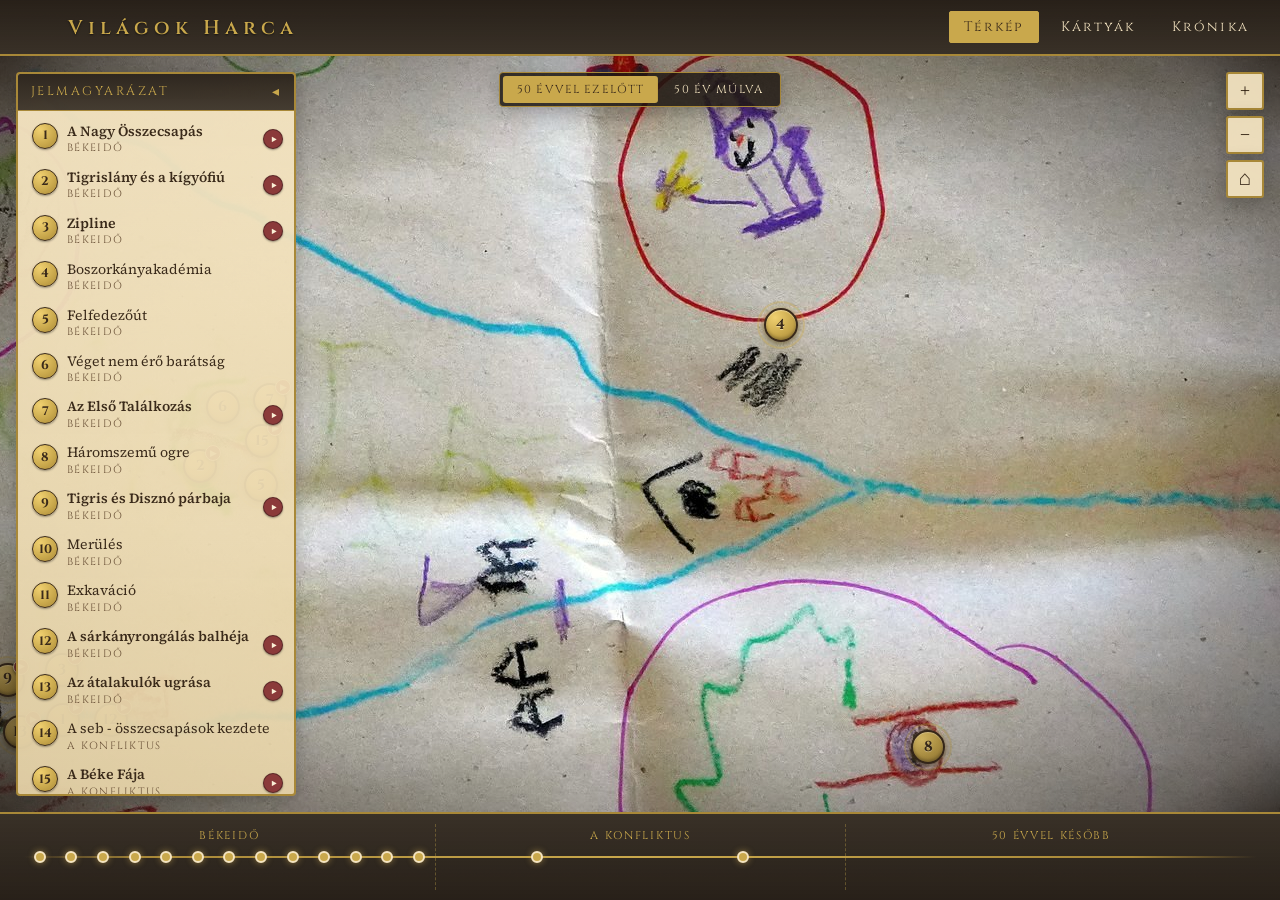
==== commit 962b4cbb: "Rename "Jelen" map switch label to "50 évvel ezelőtt"" ====
--- a/index.html
+++ b/index.html
@@ -57,7 +57,7 @@
         </div>
       </aside>
       <div class="map-variant-switch" id="mapVariantSwitch" role="group" aria-label="Térkép kora">
-        <button class="map-variant-btn active" data-variant="present" type="button">Jelen</button>
+        <button class="map-variant-btn active" data-variant="present" type="button">50 évvel ezelőtt</button>
         <button class="map-variant-btn" data-variant="future" type="button">50 év múlva</button>
       </div>
       <div class="map-controls" aria-label="Térképvezérlők">
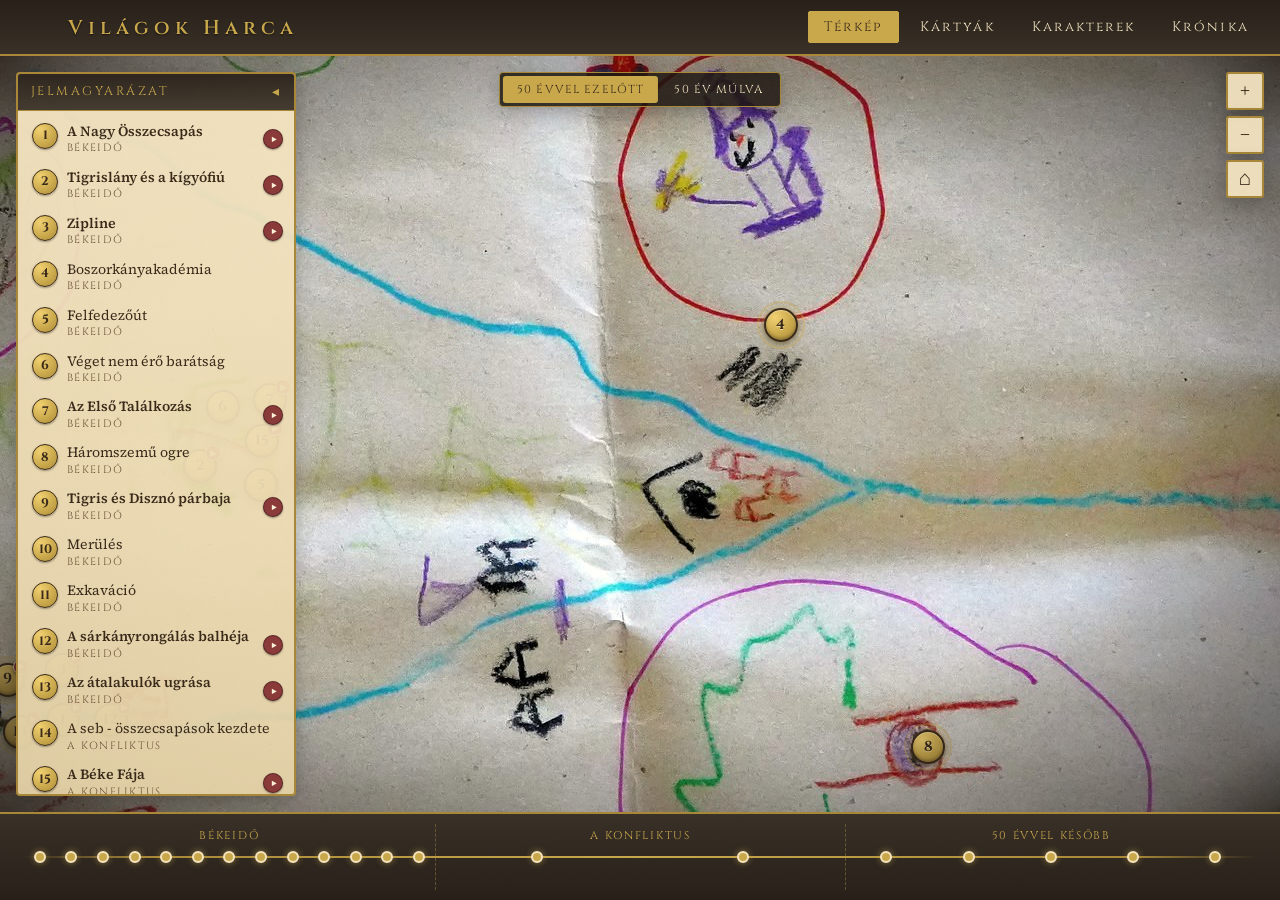
==== commit aca00bda: "Add Karakterek as a separate item type from momentum cards Introduces characters as a first-class co" ====
--- a/index.html
+++ b/index.html
@@ -8,8 +8,8 @@
   <link rel="preconnect" href="https://fonts.googleapis.com" />
   <link rel="preconnect" href="https://fonts.gstatic.com" crossorigin />
   <link href="https://fonts.googleapis.com/css2?family=Cinzel:wght@500;600;700&family=Cormorant+Garamond:ital,wght@0,400;0,600;1,400&family=Source+Serif+Pro:ital,wght@0,400;0,600;1,400&display=swap" rel="stylesheet" />
-  <link rel="stylesheet" href="css/style.css?v=14" />
-  <link rel="stylesheet" href="css/cards.css?v=14" />
+  <link rel="stylesheet" href="css/style.css?v=15" />
+  <link rel="stylesheet" href="css/cards.css?v=15" />
 </head>
 <body class="view-map">
   <header class="topbar">
@@ -20,6 +20,7 @@
     <nav class="view-nav" aria-label="Nézetváltó">
       <button class="nav-btn active" data-view="map">Térkép</button>
       <button class="nav-btn" data-view="gallery">Kártyák</button>
+      <button class="nav-btn" data-view="characters">Karakterek</button>
       <button class="nav-btn" data-view="chronicle">Krónika</button>
       <button class="nav-btn" id="adminToggle" title="Szerkesztő mód">Szerkesztő</button>
     </nav>
@@ -77,6 +78,17 @@
         </select>
       </div>
       <div class="gallery-grid" id="galleryGrid"></div>
+    </section>
+
+    <!-- CHARACTERS VIEW -->
+    <section class="view characters-view" id="charactersView" hidden>
+      <div class="gallery-filter">
+        <label for="characterEraFilter">Szűrő:</label>
+        <select id="characterEraFilter">
+          <option value="all">Minden korszak</option>
+        </select>
+      </div>
+      <div class="gallery-grid characters-grid" id="charactersGrid"></div>
     </section>
 
     <!-- CHRONICLE VIEW -->
@@ -115,7 +127,7 @@
         <h2 id="modalTitle"></h2>
         <p class="card-era">
           <span class="card-number" id="modalNumber"></span>
-          <span class="label">Korszak:</span> <span id="modalEra"></span>
+          <span class="label" id="modalEraLabel">Korszak:</span> <span id="modalEra"></span>
         </p>
         <section class="card-description-section" id="modalDescriptionSection" hidden>
           <h3 class="card-description-title">Leírás</h3>
@@ -224,20 +236,22 @@
     <nav class="drawer-nav">
       <button class="drawer-link" data-view="map">Térkép</button>
       <button class="drawer-link" data-view="gallery">Kártyagyűjtemény</button>
+      <button class="drawer-link" data-view="characters">Karakterek</button>
       <button class="drawer-link" data-view="chronicle">Krónika</button>
     </nav>
     <p class="drawer-footer">Richard Fejes &amp; az Aranyelme műhely · 2026</p>
   </aside>
 
-  <script src="js/data-loader.js?v=14"></script>
-  <script src="js/map.js?v=14"></script>
-  <script src="js/cards.js?v=14"></script>
-  <script src="js/legend.js?v=14"></script>
-  <script src="js/videos.js?v=14"></script>
-  <script src="js/timeline.js?v=14"></script>
-  <script src="js/chronicle.js?v=14"></script>
-  <script src="js/github-sync.js?v=14"></script>
-  <script src="js/admin.js?v=14"></script>
-  <script src="js/app.js?v=14"></script>
+  <script src="js/data-loader.js?v=15"></script>
+  <script src="js/map.js?v=15"></script>
+  <script src="js/cards.js?v=15"></script>
+  <script src="js/characters.js?v=15"></script>
+  <script src="js/legend.js?v=15"></script>
+  <script src="js/videos.js?v=15"></script>
+  <script src="js/timeline.js?v=15"></script>
+  <script src="js/chronicle.js?v=15"></script>
+  <script src="js/github-sync.js?v=15"></script>
+  <script src="js/admin.js?v=15"></script>
+  <script src="js/app.js?v=15"></script>
 </body>
 </html>
--- a/css/cards.css
+++ b/css/cards.css
@@ -403,3 +403,65 @@
   .video-frame { padding: 1rem 0.9rem 0.8rem; }
   .video-title { font-size: 1.05rem; }
 }
+
+/* =========================================================
+   CHARACTERS — Visual differentiation + related chips
+   Characters reuse the card modal but get a bronze/red border
+   to distinguish them from momentum cards at a glance.
+   ========================================================= */
+.modal-frame.is-character {
+  border-color: #8b5a2b;
+  background-image:
+    radial-gradient(ellipse at 20% 15%, rgba(139, 90, 43, 0.18) 0%, transparent 40%),
+    radial-gradient(ellipse at 80% 85%, rgba(139, 58, 58, 0.12) 0%, transparent 45%);
+}
+
+.gallery-card.character-card {
+  border-color: #8b5a2b;
+  box-shadow: 0 4px 18px rgba(80, 40, 10, 0.28);
+}
+.gallery-card.character-card:hover {
+  box-shadow: 0 12px 28px rgba(80, 40, 10, 0.4);
+}
+.gallery-card.character-card .gc-label {
+  background: linear-gradient(to top, rgba(60, 30, 10, 0.92), transparent);
+}
+
+.card-related-section {
+  max-width: 620px;
+  margin: 0.8rem auto 0;
+  padding: 0.6rem 1rem 0.7rem;
+  text-align: center;
+}
+
+.card-related-chips {
+  display: flex;
+  flex-wrap: wrap;
+  justify-content: center;
+  gap: 0.4rem;
+}
+
+.card-related-chip {
+  font-family: var(--font-title);
+  font-size: 0.78rem;
+  letter-spacing: 0.06em;
+  background: rgba(244, 228, 193, 0.7);
+  color: var(--ink);
+  border: 1px solid var(--gold-dim);
+  padding: 0.32rem 0.7rem;
+  border-radius: 999px;
+  cursor: pointer;
+  transition: background 0.15s ease, color 0.15s ease;
+}
+.card-related-chip:hover {
+  background: var(--gold);
+  color: var(--ink);
+}
+.modal-frame.is-character .card-related-chip {
+  border-color: #8b5a2b;
+  background: rgba(229, 199, 165, 0.65);
+}
+.modal-frame.is-character .card-related-chip:hover {
+  background: #c08654;
+  color: var(--parchment-light);
+}
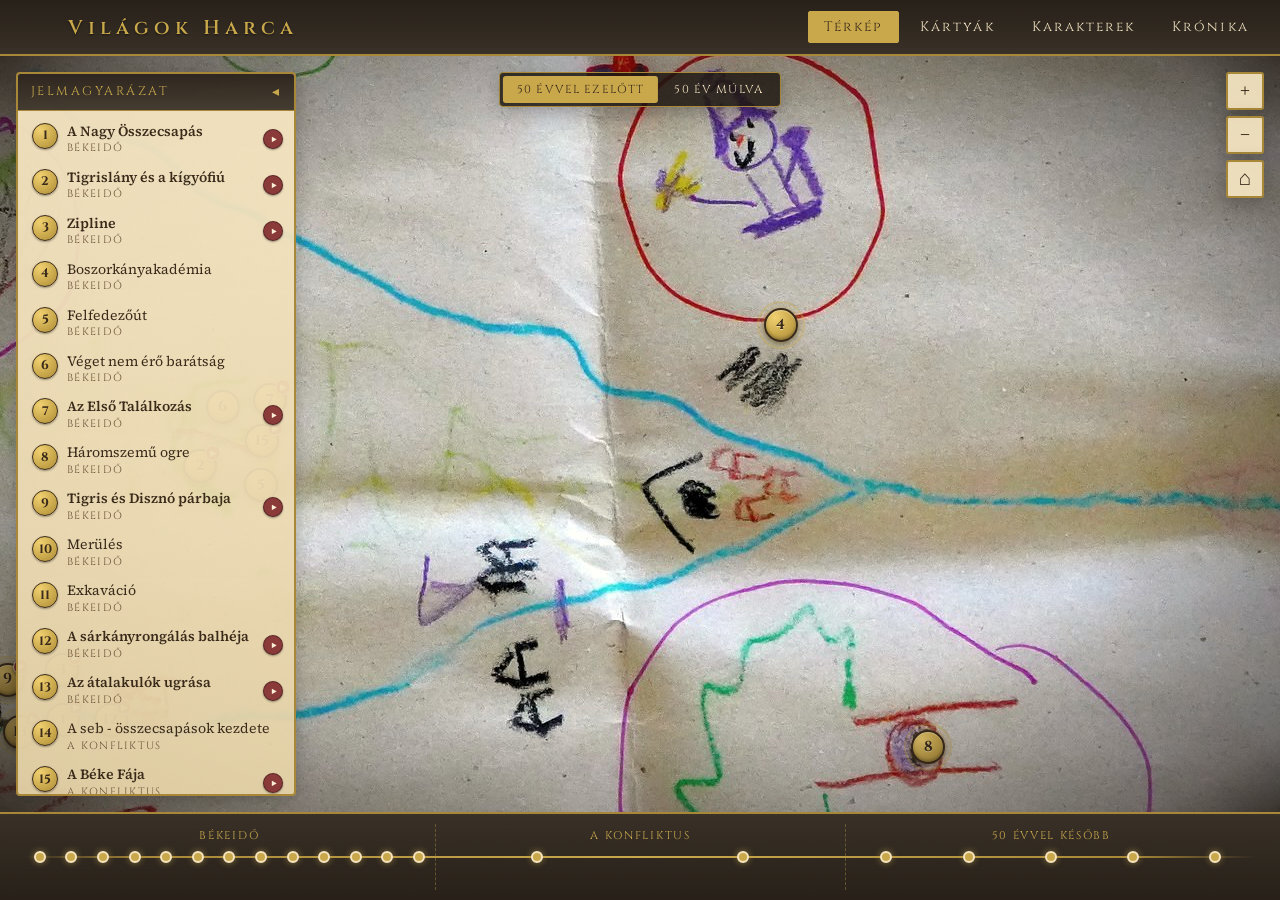
==== commit 9c1aee7a: "Bump asset version to v=16 to invalidate stale browser cache" ====
--- a/index.html
+++ b/index.html
@@ -8,8 +8,8 @@
   <link rel="preconnect" href="https://fonts.googleapis.com" />
   <link rel="preconnect" href="https://fonts.gstatic.com" crossorigin />
   <link href="https://fonts.googleapis.com/css2?family=Cinzel:wght@500;600;700&family=Cormorant+Garamond:ital,wght@0,400;0,600;1,400&family=Source+Serif+Pro:ital,wght@0,400;0,600;1,400&display=swap" rel="stylesheet" />
-  <link rel="stylesheet" href="css/style.css?v=15" />
-  <link rel="stylesheet" href="css/cards.css?v=15" />
+  <link rel="stylesheet" href="css/style.css?v=16" />
+  <link rel="stylesheet" href="css/cards.css?v=16" />
 </head>
 <body class="view-map">
   <header class="topbar">
@@ -242,16 +242,16 @@
     <p class="drawer-footer">Richard Fejes &amp; az Aranyelme műhely · 2026</p>
   </aside>
 
-  <script src="js/data-loader.js?v=15"></script>
-  <script src="js/map.js?v=15"></script>
-  <script src="js/cards.js?v=15"></script>
-  <script src="js/characters.js?v=15"></script>
-  <script src="js/legend.js?v=15"></script>
-  <script src="js/videos.js?v=15"></script>
-  <script src="js/timeline.js?v=15"></script>
-  <script src="js/chronicle.js?v=15"></script>
-  <script src="js/github-sync.js?v=15"></script>
-  <script src="js/admin.js?v=15"></script>
-  <script src="js/app.js?v=15"></script>
+  <script src="js/data-loader.js?v=16"></script>
+  <script src="js/map.js?v=16"></script>
+  <script src="js/cards.js?v=16"></script>
+  <script src="js/characters.js?v=16"></script>
+  <script src="js/legend.js?v=16"></script>
+  <script src="js/videos.js?v=16"></script>
+  <script src="js/timeline.js?v=16"></script>
+  <script src="js/chronicle.js?v=16"></script>
+  <script src="js/github-sync.js?v=16"></script>
+  <script src="js/admin.js?v=16"></script>
+  <script src="js/app.js?v=16"></script>
 </body>
 </html>
--- a/css/cards.css
+++ b/css/cards.css
@@ -246,7 +246,10 @@
 .card-video-section {
   max-width: 620px;
   margin: 0.8rem auto 0;
-  text-align: center;
+  display: flex;
+  flex-direction: column;
+  align-items: center;
+  gap: 0.5rem;
 }
 .card-video-section[hidden] { display: none; }
 
@@ -403,65 +406,3 @@
   .video-frame { padding: 1rem 0.9rem 0.8rem; }
   .video-title { font-size: 1.05rem; }
 }
-
-/* =========================================================
-   CHARACTERS — Visual differentiation + related chips
-   Characters reuse the card modal but get a bronze/red border
-   to distinguish them from momentum cards at a glance.
-   ========================================================= */
-.modal-frame.is-character {
-  border-color: #8b5a2b;
-  background-image:
-    radial-gradient(ellipse at 20% 15%, rgba(139, 90, 43, 0.18) 0%, transparent 40%),
-    radial-gradient(ellipse at 80% 85%, rgba(139, 58, 58, 0.12) 0%, transparent 45%);
-}
-
-.gallery-card.character-card {
-  border-color: #8b5a2b;
-  box-shadow: 0 4px 18px rgba(80, 40, 10, 0.28);
-}
-.gallery-card.character-card:hover {
-  box-shadow: 0 12px 28px rgba(80, 40, 10, 0.4);
-}
-.gallery-card.character-card .gc-label {
-  background: linear-gradient(to top, rgba(60, 30, 10, 0.92), transparent);
-}
-
-.card-related-section {
-  max-width: 620px;
-  margin: 0.8rem auto 0;
-  padding: 0.6rem 1rem 0.7rem;
-  text-align: center;
-}
-
-.card-related-chips {
-  display: flex;
-  flex-wrap: wrap;
-  justify-content: center;
-  gap: 0.4rem;
-}
-
-.card-related-chip {
-  font-family: var(--font-title);
-  font-size: 0.78rem;
-  letter-spacing: 0.06em;
-  background: rgba(244, 228, 193, 0.7);
-  color: var(--ink);
-  border: 1px solid var(--gold-dim);
-  padding: 0.32rem 0.7rem;
-  border-radius: 999px;
-  cursor: pointer;
-  transition: background 0.15s ease, color 0.15s ease;
-}
-.card-related-chip:hover {
-  background: var(--gold);
-  color: var(--ink);
-}
-.modal-frame.is-character .card-related-chip {
-  border-color: #8b5a2b;
-  background: rgba(229, 199, 165, 0.65);
-}
-.modal-frame.is-character .card-related-chip:hover {
-  background: #c08654;
-  color: var(--parchment-light);
-}
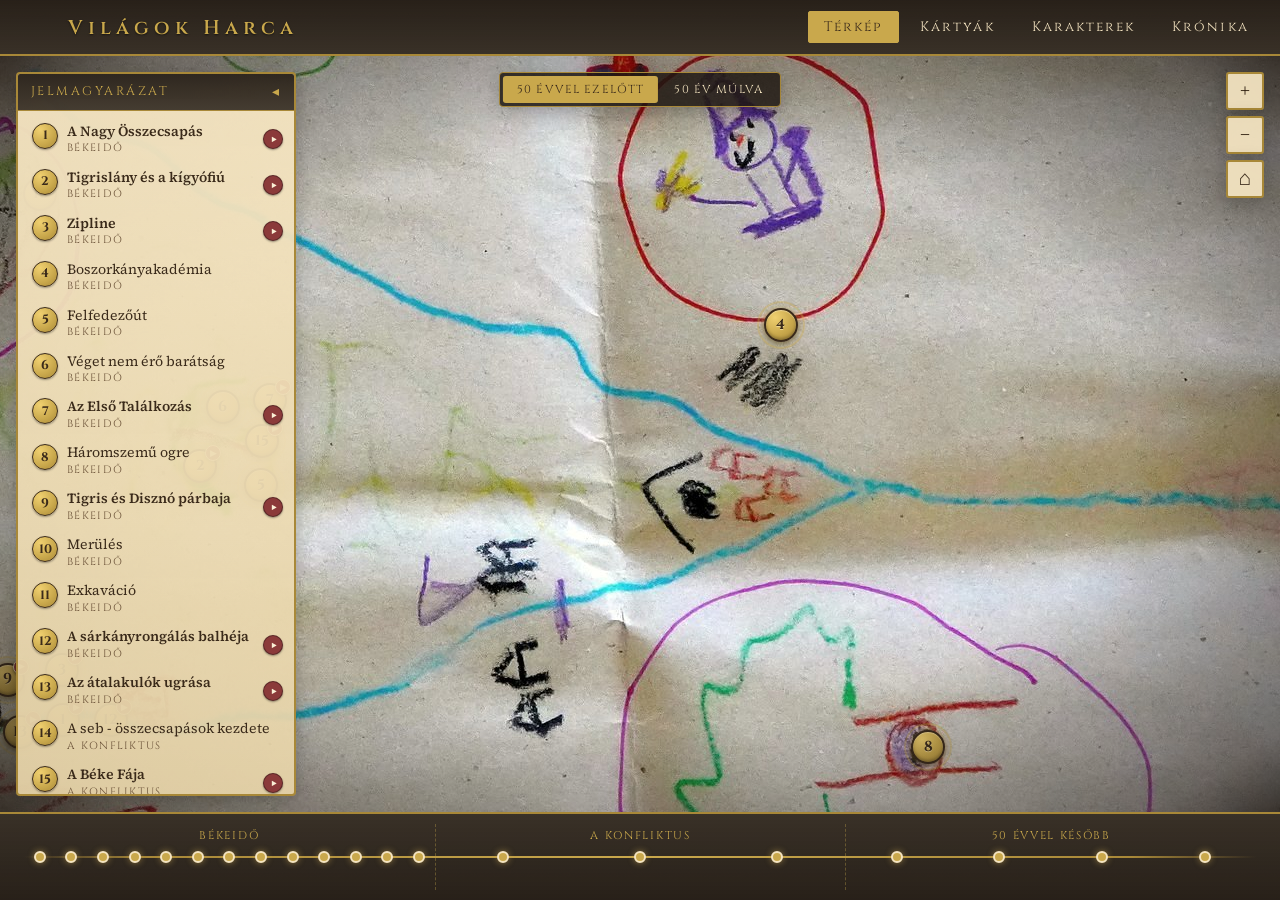
==== commit d8010123: "Add character editor mode and draggable person pins Characters can now be created and edited from th" ====
--- a/index.html
+++ b/index.html
@@ -8,8 +8,8 @@
   <link rel="preconnect" href="https://fonts.googleapis.com" />
   <link rel="preconnect" href="https://fonts.gstatic.com" crossorigin />
   <link href="https://fonts.googleapis.com/css2?family=Cinzel:wght@500;600;700&family=Cormorant+Garamond:ital,wght@0,400;0,600;1,400&family=Source+Serif+Pro:ital,wght@0,400;0,600;1,400&display=swap" rel="stylesheet" />
-  <link rel="stylesheet" href="css/style.css?v=16" />
-  <link rel="stylesheet" href="css/cards.css?v=16" />
+  <link rel="stylesheet" href="css/style.css?v=17" />
+  <link rel="stylesheet" href="css/cards.css?v=17" />
 </head>
 <body class="view-map">
   <header class="topbar">
@@ -33,6 +33,7 @@
         <div class="map-canvas" id="mapCanvas">
           <img class="map-image" id="mapImage" src="assets/map/terkep_lo.jpg" alt="A világ térképe" draggable="false" decoding="async" fetchpriority="high" />
           <div class="hotspots-layer" id="hotspotsLayer" aria-label="Helyszínek"></div>
+          <div class="hotspots-layer character-pins-layer" id="characterPinsLayer" aria-label="Karakterek"></div>
         </div>
         <div class="map-vignette" aria-hidden="true"></div>
         <div class="hotspot-preview" id="hotspotPreview" hidden aria-hidden="true">
@@ -170,32 +171,79 @@
   <!-- ADMIN PANEL (in-page sidebar editor) -->
   <aside class="admin-panel" id="adminPanel" hidden aria-label="Szerkesztő">
     <h2 class="admin-title">Szerkesztő</h2>
+    <div class="admin-mode-switch" id="adminModeSwitch" role="group" aria-label="Szerkesztés típusa">
+      <button class="admin-mode-btn active" data-mode="moment" type="button">Momentum</button>
+      <button class="admin-mode-btn" data-mode="character" type="button">Karakter</button>
+    </div>
     <p class="admin-hint" id="adminHint">Kattints a térképre új pecsét elhelyezéséhez, vagy egy meglévő pecsétre a szerkesztéshez.</p>
     <div class="admin-coords" id="adminCoords">Pozíció: —</div>
-    <div class="admin-field">
-      <label for="adminTitle">Cím</label>
-      <input type="text" id="adminTitle" placeholder="pl. A Nagy Összecsapás" />
-    </div>
-    <div class="admin-field">
-      <label for="adminEra">Korszak</label>
-      <select id="adminEra"></select>
-    </div>
-    <div class="admin-field">
-      <label for="adminChronology">Kronológia (sorrend a korszakon belül)</label>
-      <input type="number" id="adminChronology" min="1" step="1" placeholder="pl. 1, 2, 3…" />
-    </div>
-    <div class="admin-field">
-      <label for="adminDesc">Leírás</label>
-      <textarea id="adminDesc" placeholder="Rövid leírás a pillanatról..."></textarea>
-    </div>
-    <div class="admin-field">
-      <label for="adminFront">Előlap kép</label>
-      <input type="text" id="adminFront" placeholder="assets/cards/mc_Xa.webp" />
-    </div>
-    <div class="admin-field">
-      <label for="adminBack">Hátlap kép</label>
-      <input type="text" id="adminBack" placeholder="assets/cards/mc_Xb.webp" />
-    </div>
+
+    <!-- MOMENTUM CARD FIELDS -->
+    <div id="adminMomentFields">
+      <div class="admin-field">
+        <label for="adminTitle">Cím</label>
+        <input type="text" id="adminTitle" placeholder="pl. A Nagy Összecsapás" />
+      </div>
+      <div class="admin-field">
+        <label for="adminEra">Korszak</label>
+        <select id="adminEra"></select>
+      </div>
+      <div class="admin-field">
+        <label for="adminChronology">Kronológia (sorrend a korszakon belül)</label>
+        <input type="number" id="adminChronology" min="1" step="1" placeholder="pl. 1, 2, 3…" />
+      </div>
+      <div class="admin-field">
+        <label for="adminDesc">Leírás</label>
+        <textarea id="adminDesc" placeholder="Rövid leírás a pillanatról..."></textarea>
+      </div>
+      <div class="admin-field">
+        <label for="adminFront">Előlap kép</label>
+        <input type="text" id="adminFront" placeholder="assets/cards/mc_Xa.webp" />
+      </div>
+      <div class="admin-field">
+        <label for="adminBack">Hátlap kép</label>
+        <input type="text" id="adminBack" placeholder="assets/cards/mc_Xb.webp" />
+      </div>
+    </div>
+
+    <!-- CHARACTER CARD FIELDS -->
+    <div id="adminCharacterFields" hidden>
+      <div class="admin-field">
+        <label for="adminCharPicker">Meglévő karakter szerkesztése</label>
+        <select id="adminCharPicker">
+          <option value="">— Új karakter —</option>
+        </select>
+      </div>
+      <div class="admin-field">
+        <label for="adminCharName">Név</label>
+        <input type="text" id="adminCharName" placeholder="pl. Bóna" />
+      </div>
+      <div class="admin-field">
+        <label for="adminCharAge">Életkor (szám, opcionális)</label>
+        <input type="number" id="adminCharAge" min="0" step="1" placeholder="pl. 37" />
+      </div>
+      <div class="admin-field">
+        <label for="adminCharAgeLabel">Életkor-felirat (opcionális, felülírja a számot)</label>
+        <input type="text" id="adminCharAgeLabel" placeholder="pl. 14–15 éves, varázsló" />
+      </div>
+      <div class="admin-field">
+        <label for="adminCharEra">Korszak</label>
+        <select id="adminCharEra"></select>
+      </div>
+      <div class="admin-field">
+        <label for="adminCharDesc">Leírás (életrajz)</label>
+        <textarea id="adminCharDesc" placeholder="Rövid leírás a karakterről..."></textarea>
+      </div>
+      <div class="admin-field">
+        <label for="adminCharFront">Előlap kép</label>
+        <input type="text" id="adminCharFront" placeholder="assets/cards/ch_Xa.webp" />
+      </div>
+      <div class="admin-field">
+        <label for="adminCharBack">Hátlap kép</label>
+        <input type="text" id="adminCharBack" placeholder="assets/cards/ch_Xb.webp" />
+      </div>
+    </div>
+
     <hr class="admin-divider" />
     <button class="admin-btn admin-btn-primary" id="adminSave">Mentés</button>
     <button class="admin-btn admin-btn-secondary" id="adminCancel" hidden>Mégsem</button>
@@ -242,16 +290,16 @@
     <p class="drawer-footer">Richard Fejes &amp; az Aranyelme műhely · 2026</p>
   </aside>
 
-  <script src="js/data-loader.js?v=16"></script>
-  <script src="js/map.js?v=16"></script>
-  <script src="js/cards.js?v=16"></script>
-  <script src="js/characters.js?v=16"></script>
-  <script src="js/legend.js?v=16"></script>
-  <script src="js/videos.js?v=16"></script>
-  <script src="js/timeline.js?v=16"></script>
-  <script src="js/chronicle.js?v=16"></script>
-  <script src="js/github-sync.js?v=16"></script>
-  <script src="js/admin.js?v=16"></script>
-  <script src="js/app.js?v=16"></script>
+  <script src="js/data-loader.js?v=17"></script>
+  <script src="js/map.js?v=17"></script>
+  <script src="js/cards.js?v=17"></script>
+  <script src="js/characters.js?v=17"></script>
+  <script src="js/legend.js?v=17"></script>
+  <script src="js/videos.js?v=17"></script>
+  <script src="js/timeline.js?v=17"></script>
+  <script src="js/chronicle.js?v=17"></script>
+  <script src="js/github-sync.js?v=17"></script>
+  <script src="js/admin.js?v=17"></script>
+  <script src="js/app.js?v=17"></script>
 </body>
 </html>
--- a/css/style.css
+++ b/css/style.css
@@ -306,6 +306,30 @@
 }
 
 .hotspot.dimmed { opacity: 0.18; pointer-events: none; }
+
+/* Character pins — same shape as momentum hotspots but bronze, so people and
+   events read as distinct families on the map. */
+.hotspot.character-pin {
+  background: radial-gradient(circle at 30% 25%, #e8b27a 0%, #b9763e 55%, #7d4a22 100%);
+  border-color: #3a2310;
+  box-shadow:
+    0 0 10px rgba(185, 118, 62, 0.7),
+    0 2px 5px rgba(0, 0, 0, 0.5),
+    inset 0 1px 1px rgba(255, 224, 190, 0.55),
+    inset 0 -2px 3px rgba(0, 0, 0, 0.3);
+}
+.hotspot.character-pin::after { border-color: #c98a4c; }
+.hotspot.character-pin .hotspot-num {
+  color: #2a1606;
+  text-shadow: 0 1px 0 rgba(255, 224, 190, 0.5);
+}
+.hotspot.character-pin:hover {
+  box-shadow:
+    0 0 16px rgba(224, 160, 100, 0.95),
+    0 4px 8px rgba(0, 0, 0, 0.5),
+    inset 0 1px 1px rgba(255, 224, 190, 0.7),
+    inset 0 -2px 3px rgba(0, 0, 0, 0.3);
+}
 
 /* Small play-triangle badge on pins whose card has an associated video. */
 .hotspot-video-badge {
@@ -646,7 +670,8 @@
 /* =========================================================
    GALLERY VIEW
    ========================================================= */
-.gallery-view {
+.gallery-view,
+.characters-view {
   overflow-y: auto;
   padding: 2rem 1.5rem 3rem;
 }
@@ -953,6 +978,35 @@
   border-bottom: 1px solid var(--gold-dim);
 }
 
+/* Momentum / Karakter editor toggle. */
+.admin-mode-switch {
+  display: flex;
+  gap: 0;
+  margin: 0 0 0.8rem;
+  border: 1px solid var(--gold-dim);
+  border-radius: 4px;
+  overflow: hidden;
+}
+.admin-mode-btn {
+  flex: 1;
+  font-family: var(--font-title);
+  text-transform: uppercase;
+  letter-spacing: 0.1em;
+  font-size: 0.74rem;
+  padding: 0.5rem 0.4rem;
+  background: rgba(244, 228, 193, 0.05);
+  color: var(--parchment-dark);
+  border: none;
+  cursor: pointer;
+  transition: background 0.15s ease, color 0.15s ease;
+}
+.admin-mode-btn + .admin-mode-btn { border-left: 1px solid var(--gold-dim); }
+.admin-mode-btn:hover { background: rgba(201, 168, 76, 0.18); }
+.admin-mode-btn.active {
+  background: var(--gold);
+  color: var(--ink);
+}
+
 .admin-hint {
   font-style: italic;
   color: var(--parchment-dark);
--- a/css/cards.css
+++ b/css/cards.css
@@ -406,3 +406,65 @@
   .video-frame { padding: 1rem 0.9rem 0.8rem; }
   .video-title { font-size: 1.05rem; }
 }
+
+/* =========================================================
+   CHARACTERS — Visual differentiation + related chips
+   Characters reuse the card modal but get a bronze/red border
+   to distinguish them from momentum cards at a glance.
+   ========================================================= */
+.modal-frame.is-character {
+  border-color: #8b5a2b;
+  background-image:
+    radial-gradient(ellipse at 20% 15%, rgba(139, 90, 43, 0.18) 0%, transparent 40%),
+    radial-gradient(ellipse at 80% 85%, rgba(139, 58, 58, 0.12) 0%, transparent 45%);
+}
+
+.gallery-card.character-card {
+  border-color: #8b5a2b;
+  box-shadow: 0 4px 18px rgba(80, 40, 10, 0.28);
+}
+.gallery-card.character-card:hover {
+  box-shadow: 0 12px 28px rgba(80, 40, 10, 0.4);
+}
+.gallery-card.character-card .gc-label {
+  background: linear-gradient(to top, rgba(60, 30, 10, 0.92), transparent);
+}
+
+.card-related-section {
+  max-width: 620px;
+  margin: 0.8rem auto 0;
+  padding: 0.6rem 1rem 0.7rem;
+  text-align: center;
+}
+
+.card-related-chips {
+  display: flex;
+  flex-wrap: wrap;
+  justify-content: center;
+  gap: 0.4rem;
+}
+
+.card-related-chip {
+  font-family: var(--font-title);
+  font-size: 0.78rem;
+  letter-spacing: 0.06em;
+  background: rgba(244, 228, 193, 0.7);
+  color: var(--ink);
+  border: 1px solid var(--gold-dim);
+  padding: 0.32rem 0.7rem;
+  border-radius: 999px;
+  cursor: pointer;
+  transition: background 0.15s ease, color 0.15s ease;
+}
+.card-related-chip:hover {
+  background: var(--gold);
+  color: var(--ink);
+}
+.modal-frame.is-character .card-related-chip {
+  border-color: #8b5a2b;
+  background: rgba(229, 199, 165, 0.65);
+}
+.modal-frame.is-character .card-related-chip:hover {
+  background: #c08654;
+  color: var(--parchment-light);
+}
